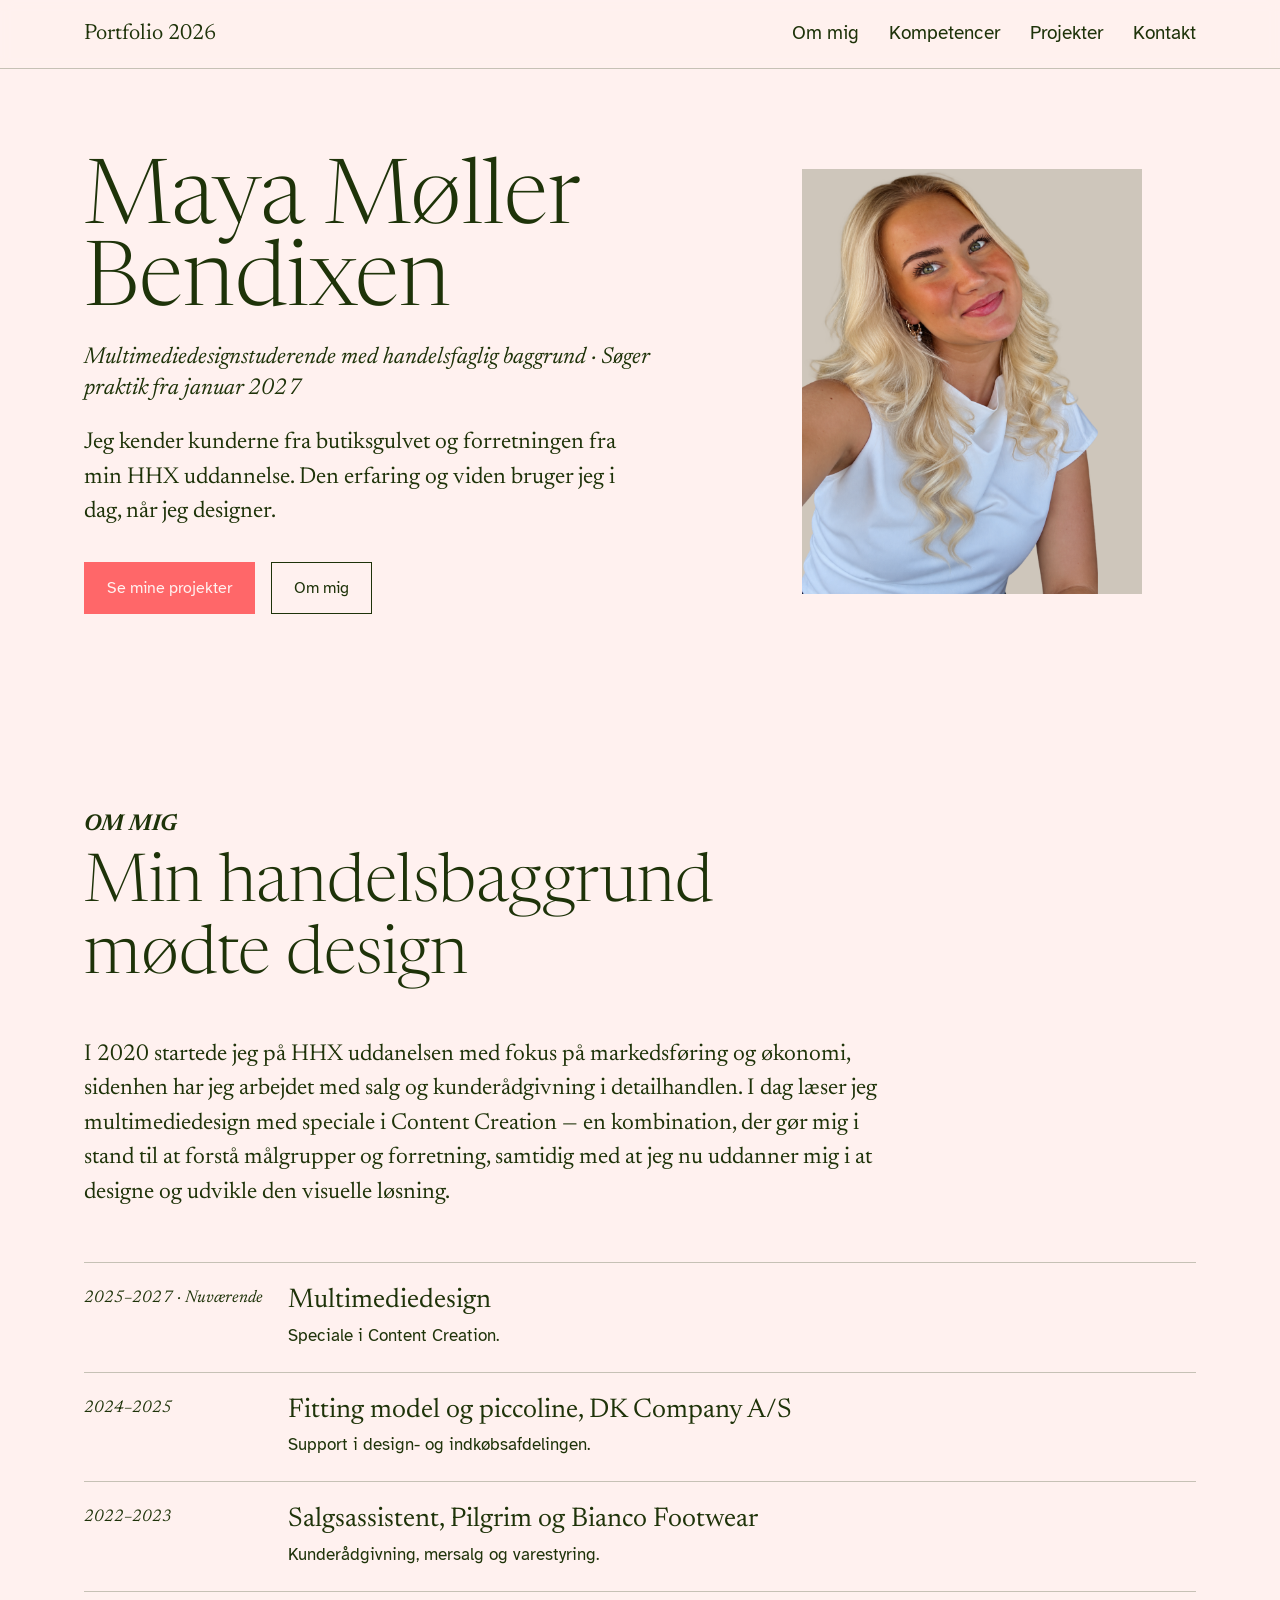
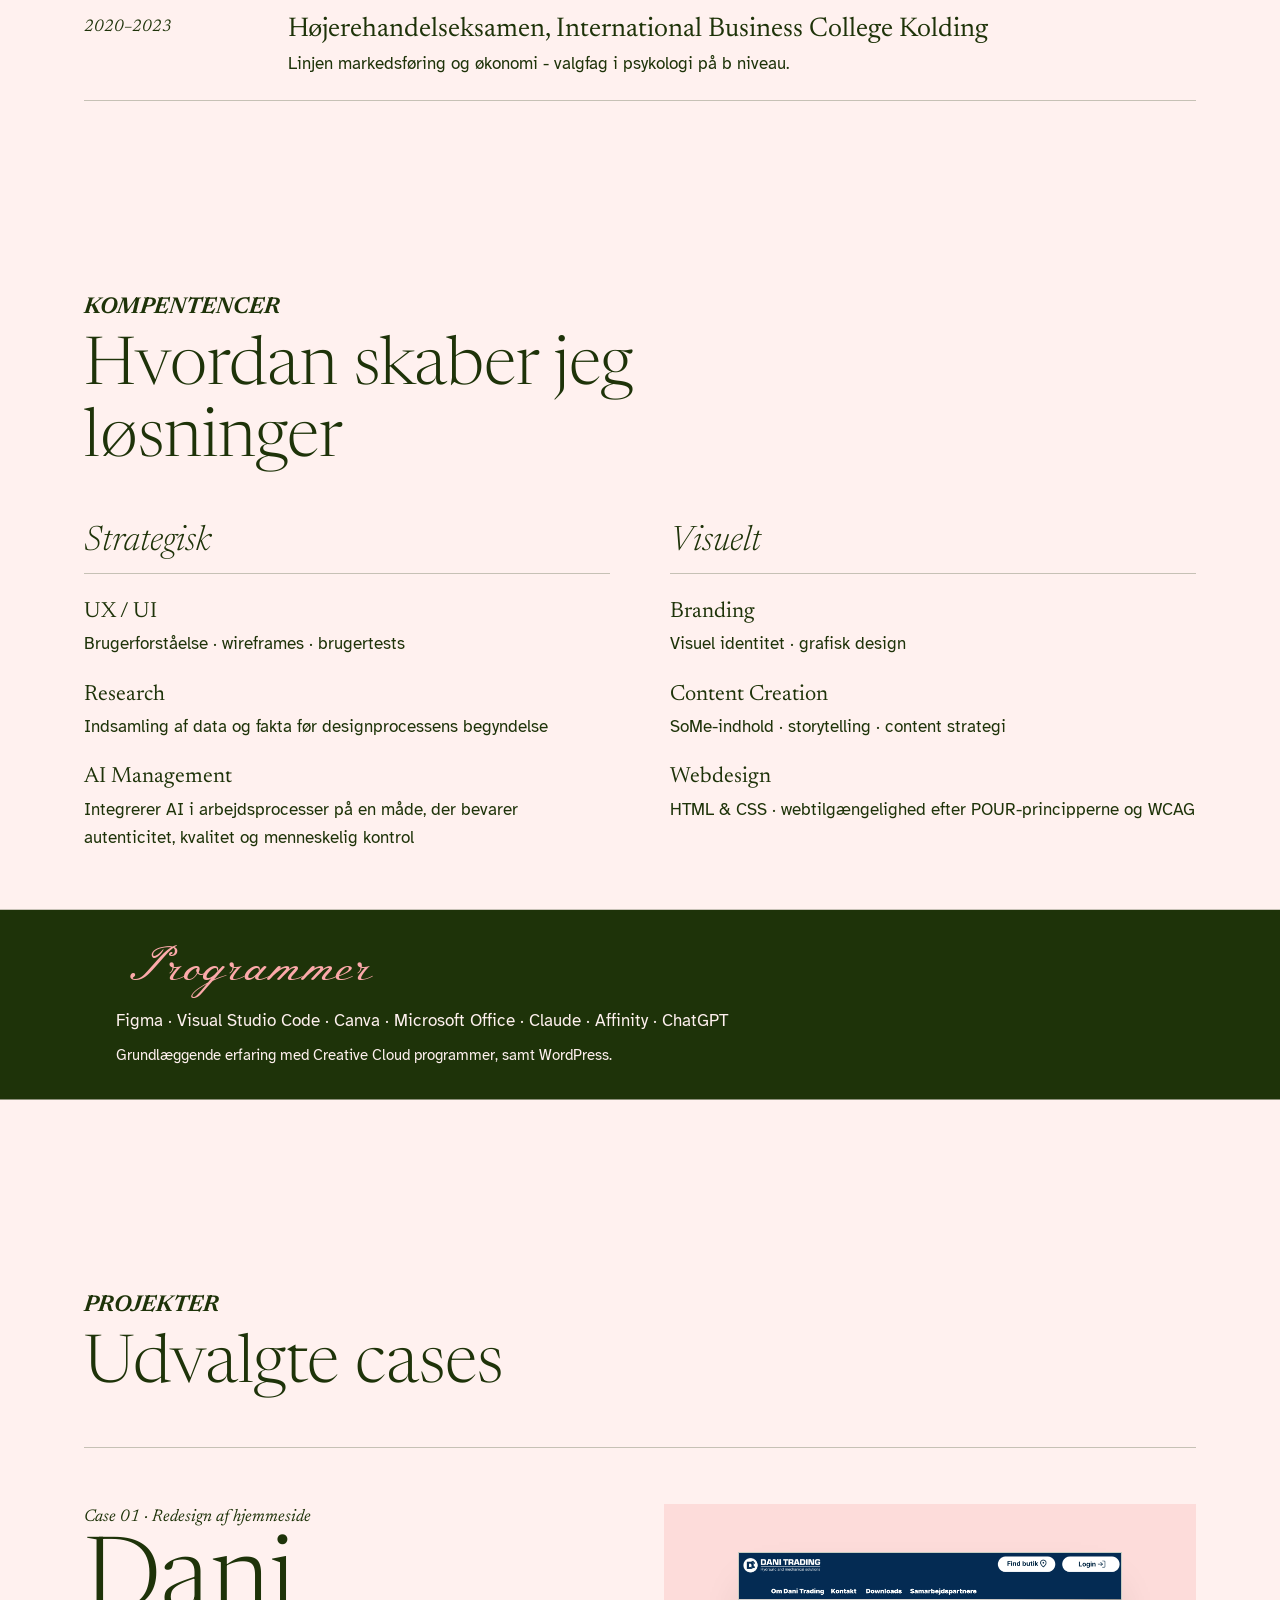
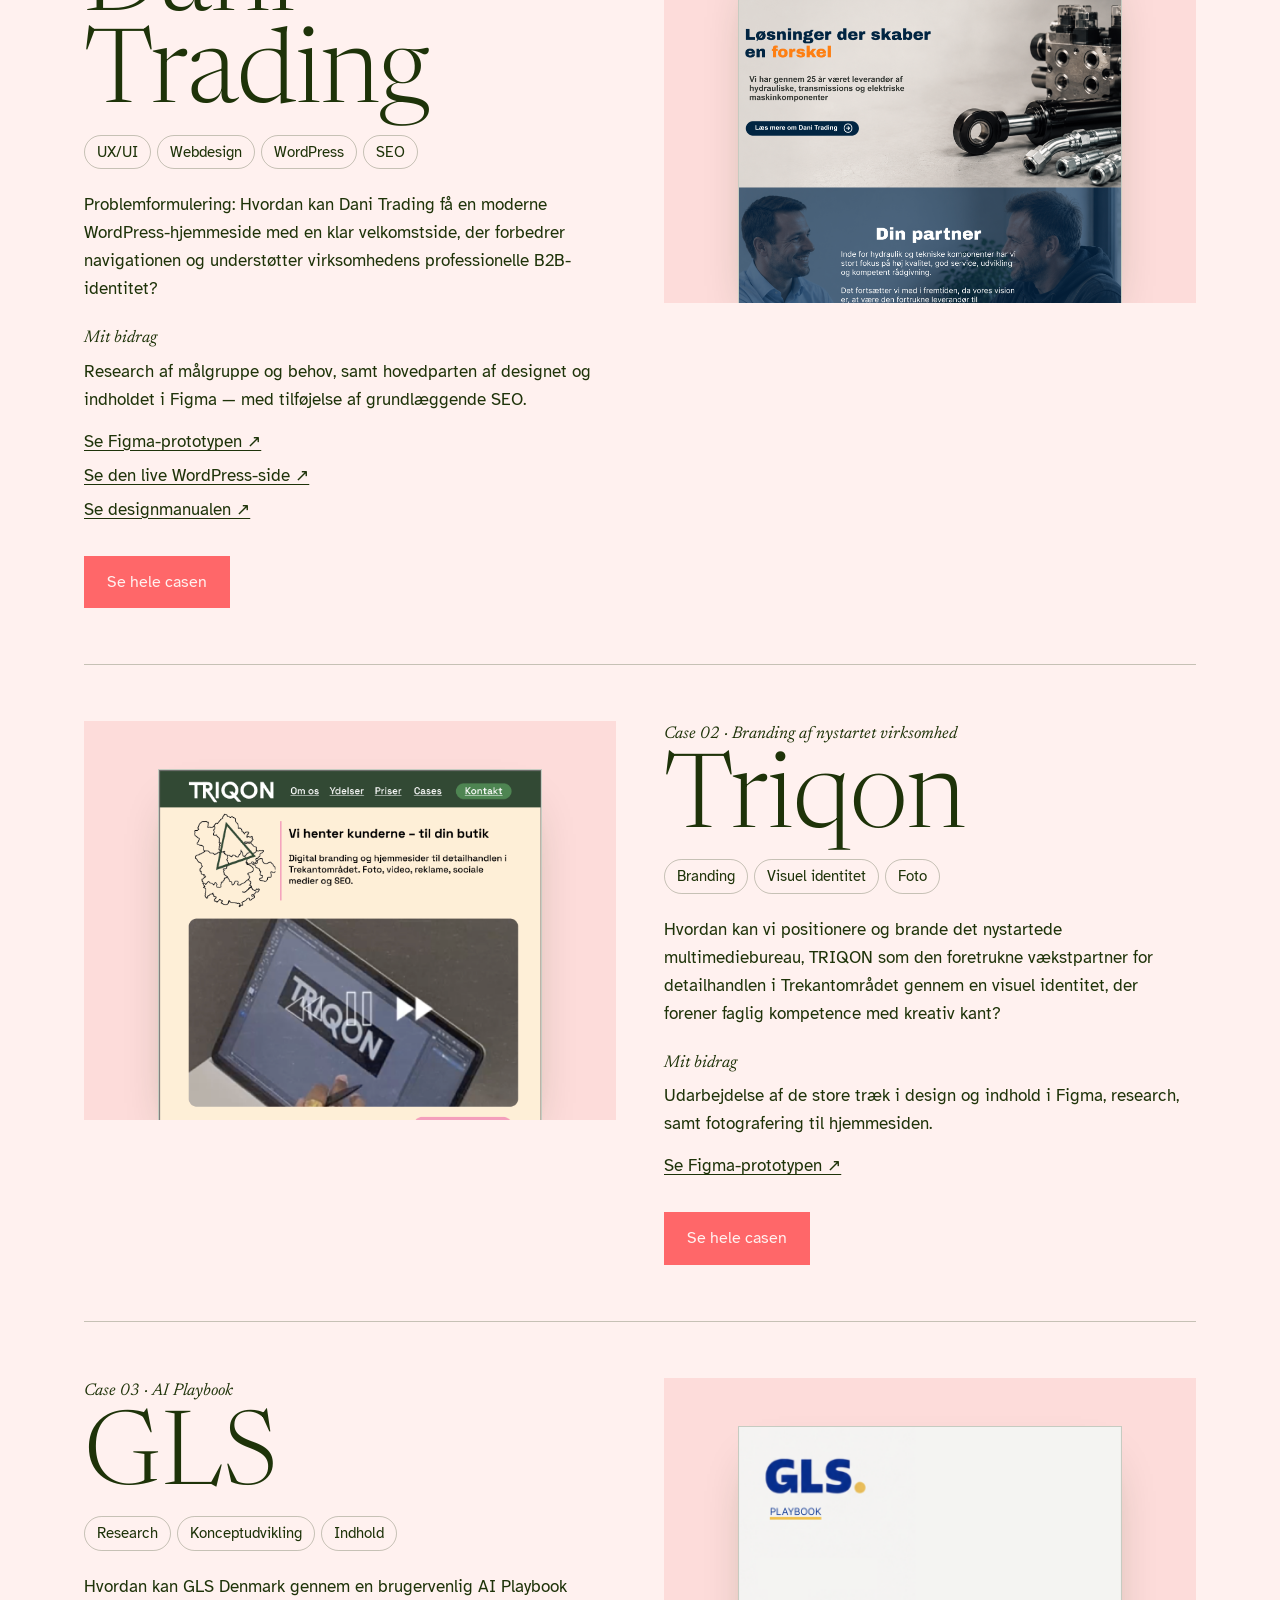
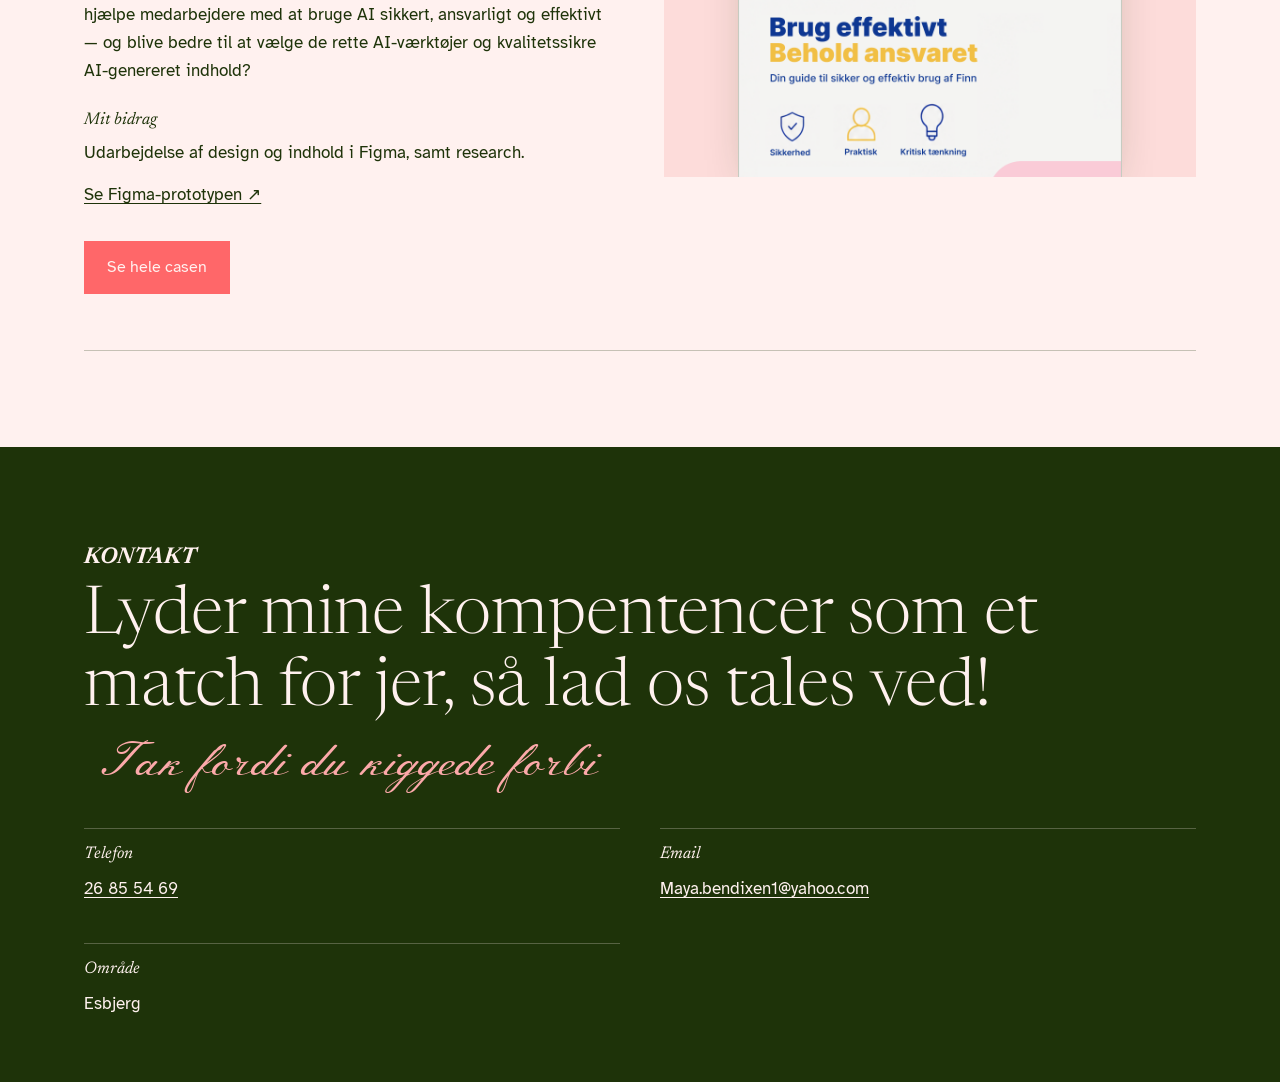
==== index.html @ 43c5ac03 "first commit" ====
<!DOCTYPE html>
<html lang="da">
<head>
<meta charset="UTF-8">
<meta name="viewport" content="width=device-width, initial-scale=1.0">
<title>Maya Møller Bendixen, portfolio 2026</title>
<meta name="description" content="Portfolio for Maya Møller Bendixen, multimediedesigner. Se projekter inden for UX/UI, branding og webdesign.">
<link rel="preconnect" href="https://fonts.googleapis.com">
<link rel="preconnect" href="https://fonts.gstatic.com" crossorigin>
<link href="https://fonts.googleapis.com/css2?family=Atkinson+Hyperlegible:ital,wght@0,400;0,700;1,400&family=Meie+Script&family=Newsreader:ital,opsz,wght@0,6..72,300;0,6..72,400;1,6..72,300;1,6..72,400;1,6..72,700&display=swap" rel="stylesheet">
<link rel="stylesheet" href="css/styles.css">
</head>
<body>
<a class="skip-link" href="#main">Spring til indhold</a>
<header>
  <div class="wrap">
    <div class="brand">Portfolio 2026</div>
    <nav aria-label="Hovednavigation">
      <ul id="navlinks">
        <li><a href="#om-mig">Om mig</a></li>
        <li><a href="#kompetencer">Kompetencer</a></li>
        <li><a href="#projekter">Projekter</a></li>
        <li><a href="#kontakt">Kontakt</a></li>
      </ul>
    </nav>
    <button class="navtoggle" id="navtoggle" aria-expanded="false" aria-controls="navlinks" aria-label="Åbn/luk menu">☰</button>
  </div>
</header>
<main id="main">
  <section id="hero">
    <div class="wrap hero-grid">
      <div>
        <h1 class="hero-name">Maya Møller Bendixen</h1>
       <p class="script hero-role">Multimediedesignstuderende med handelsfaglig baggrund · Søger praktik fra januar 2027</p>
<p class="hero-intro">Jeg kender kunderne fra butiksgulvet og forretningen fra min HHX uddannelse. Den erfaring og viden bruger jeg i dag, når jeg designer.</p>
        <div class="btn-row">
          <a class="btn btn-solid" href="#projekter">Se mine projekter</a>
          <a class="btn btn-outline" href="#om-mig">Om mig</a>
        </div>
      </div>
      <div class="hero-visual">
        <img class="portrait" src="images/billede-af-mig.png" alt="Portrætfoto af Maya Møller Bendixen">
      </div>
    </div>
  </section>
  <section id="om-mig" aria-labelledby="om-mig-title">
    <div class="wrap">
      <div class="sec-head">
        <p class="eyebrow">OM MIG</p>
        <h2 id="om-mig-title">Min handelsbaggrund mødte design</h2>
      </div>
      <p class="om-mig-intro"> I 2020 startede jeg på HHX uddanelsen med fokus på markedsføring og økonomi, sidenhen har jeg arbejdet med salg og kunderådgivning i detailhandlen. I dag læser jeg multimediedesign med speciale i Content Creation — en kombination, der gør mig i stand til at forstå målgrupper og forretning, samtidig med at jeg nu uddanner mig i at designe og udvikle den visuelle løsning.</p>
      <div class="timeline">
        <div class="t-item">
          <div class="t-when">2025–2027 · Nuværende</div>
          <div>
            <h3>Multimediedesign</h3>
            <p>Speciale i Content Creation.</p>
          </div>
        </div>
        <div class="t-item">
          <div class="t-when">2024–2025</div>
          <div>
            <h3>Fitting model og piccoline, DK Company A/S</h3>
            <p>Support i design- og indkøbsafdelingen.</p>
          </div>
        </div>
        <div class="t-item">
          <div class="t-when">2022–2023</div>
          <div>
            <h3>Salgsassistent, Pilgrim og Bianco Footwear</h3>
            <p>Kunderådgivning, mersalg og varestyring.</p>
          </div>
        </div>
        <div class="t-item">
          <div class="t-when">2020–2023</div>
          <div>
            <h3>Højerehandelseksamen, International Business College Kolding</h3>
            <p>Linjen markedsføring og økonomi - valgfag i psykologi på b niveau.</p>
          </div>
        </div>
      </div>
    </div>
  </section>
  <section id="kompetencer" aria-labelledby="komp-title">
    <div class="wrap">
      <div class="sec-head">
        <p class="eyebrow"> KOMPENTENCER</p>
        <h2 id="komp-title">Hvordan skaber jeg løsninger</h2>
      </div>
      <div class="comp-grid">
        <div class="comp-col strategisk">
          <h3 class="cat">Strategisk</h3>
          <div class="comp-item">
            <h4>UX / UI</h4>
            <p>Brugerforståelse · wireframes · brugertests</p>
          </div>
          <div class="comp-item">
            <h4>Research</h4>
            <p>Indsamling af data og fakta før designprocessens begyndelse</p>
          </div>
          <div class="comp-item">
            <h4>AI Management</h4>
            <p>Integrerer AI i arbejdsprocesser på en måde, der bevarer autenticitet, kvalitet og menneskelig kontrol</p>
          </div>
        </div>
        <div class="comp-col visuelt">
          <h3 class="cat">Visuelt</h3>
          <div class="comp-item">
            <h4>Branding</h4>
            <p>Visuel identitet · grafisk design</p>
          </div>
          <div class="comp-item">
            <h4>Content Creation</h4>
            <p>SoMe-indhold · storytelling · content strategi</p>
          </div>
          <div class="comp-item">
            <h4>Webdesign</h4>
            <p>HTML &amp; CSS · webtilgængelighed efter POUR-principperne og WCAG</p>
          </div>
        </div>
      </div>
      <div class="tools">
        <span class="label">Programmer</span>
        <p>Figma · Visual Studio Code · Canva · Microsoft Office · Claude · Affinity · ChatGPT </p>
        <span class="note">Grundlæggende erfaring med Creative Cloud programmer, samt WordPress.</span>
      </div>
    </div>
  </section>
  <section id="projekter" aria-labelledby="proj-title">
    <div class="wrap">
      <div class="sec-head">
        <p class="eyebrow">PROJEKTER</p>
        <h2 id="proj-title">Udvalgte cases</h2>
      </div>
      <article class="case" aria-labelledby="case1-title">
        <div>
          <p class="case-num">Case 01 · Redesign af hjemmeside</p>
          <h3 id="case1-title">Dani Trading</h3>
          <div style="margin-top:10px;">
            <span class="tag">UX/UI</span><span class="tag">Webdesign</span><span class="tag">WordPress</span><span class="tag">SEO</span>
          </div>
          <p class="case-challenge"> Problemformulering: Hvordan kan Dani Trading få en moderne WordPress-hjemmeside med en klar velkomstside, der forbedrer navigationen og understøtter virksomhedens professionelle B2B-identitet?</p>
          <div class="case-meta">
            <strong>Mit bidrag</strong>
            Research af målgruppe og behov, samt hovedparten af designet og indholdet i Figma — med tilføjelse af grundlæggende SEO.
          </div>
          <div class="case-links">
            <a href="https://www.figma.com/design/gtcxnBGSWHQu6EoPTSo3OP/Dani-Trading" target="_blank" rel="noopener">Se Figma-prototypen ↗</a>
            <a href="http://mathildeansager.dk/danitrading/" target="_blank" rel="noopener">Se den live WordPress-side ↗</a>
            <a href="https://indd.adobe.com/view/2bf34598-7a95-44d5-93b8-5dff1309f14d" target="_blank" rel="noopener">Se designmanualen ↗</a>
          </div>
          <div class="btn-row"><a class="btn btn-solid" href="dani-trading.html">Se hele casen</a></div>
        </div>
        <div>
          <div class="teaser"><img src="images/dani-forside.png" alt="Dani Tradings nye forside"></div>
        </div>
      </article>
      <article class="case" aria-labelledby="case2-title">
        <div>
          <p class="case-num">Case 02 · Branding af nystartet virksomhed</p>
          <h3 id="case2-title">Triqon</h3>
          <div style="margin-top:10px;">
            <span class="tag">Branding</span><span class="tag">Visuel identitet</span><span class="tag">Foto</span>
          </div>
          <p class="case-challenge">Hvordan kan vi positionere og brande det nystartede multimediebureau, TRIQON som den foretrukne vækstpartner for detailhandlen i Trekantområdet gennem en visuel identitet, der forener faglig kompetence med kreativ kant?</p>
          <div class="case-meta">
            <strong>Mit bidrag</strong>
            Udarbejdelse af de store træk i design og indhold i Figma, research, samt fotografering til hjemmesiden.
          </div>
          <div class="case-links">
            <a href="https://www.figma.com/design/dvleig95y8k8CCgA7flLvx/Branding" target="_blank" rel="noopener">Se Figma-prototypen ↗</a>
          </div>
          <div class="btn-row"><a class="btn btn-solid" href="triqon.html">Se hele casen</a></div>
        </div>
        <div>
          <div class="teaser"><img src="images/triqon-forside.png" alt="Triqons forside"></div>
        </div>
      </article>
      <article class="case" aria-labelledby="case3-title">
        <div>
          <p class="case-num">Case 03 · AI Playbook</p>
          <h3 id="case3-title">GLS</h3>
          <div style="margin-top:10px;">
            <span class="tag">Research</span><span class="tag">Konceptudvikling</span><span class="tag">Indhold</span>
          </div>
          <p class="case-challenge">Hvordan kan GLS Denmark gennem en brugervenlig AI Playbook hjælpe medarbejdere med at bruge AI sikkert, ansvarligt og effektivt — og blive bedre til at vælge de rette AI-værktøjer og kvalitetssikre AI-genereret indhold?</p>
          <div class="case-meta">
            <strong>Mit bidrag</strong>
            Udarbejdelse af design og indhold i Figma, samt research.
          </div>
          <div class="case-links">
            <a href="https://www.figma.com/design/ayBjzbOiBKwjzZ7yzXZfNJ/GLS-PLAYBOOK" target="_blank" rel="noopener">Se Figma-prototypen ↗</a>
          </div>
          <div class="btn-row"><a class="btn btn-solid" href="gls.html">Se hele casen</a></div>
        </div>
        <div>
          <div class="teaser"><img src="images/gls-forside.png" alt="Forsiden af GLS AI Playbook"></div>
        </div>
      </article>
    </div>
  </section>
  <section id="kontakt" aria-labelledby="kontakt-title">
    <div class="wrap">
      <p class="eyebrow">KONTAKT</p>
      <h2 id="kontakt-title">Lyder mine kompentencer som et match for jer, så lad os tales ved!</h2>
      <p class="script" style="font-size:1.2rem;margin-top:8px;">Tak fordi du kiggede forbi</p>
      <div class="contact-grid">
        <div class="contact-item"><span>Telefon</span><a href="tel:+4526855469">26 85 54 69</a></div>
        <div class="contact-item"><span>Email</span><a href="mailto:Maya.bendixen1@yahoo.com">Maya.bendixen1@yahoo.com</a></div>
        <div class="contact-item"><span>Område</span>Esbjerg</div>
      </div>
    </div>
  </section>
</main>
<script src="js/main.js"></script>
</body>
</html>
---- css/styles.css ----
:root{
    --bg:#FFF1EF;
    --charleston:#1E3309;
    --pink:#FCA9AA;
    --citron:#849A28;
    --koral:#FF6769;
    --placeholder:#FDDCDA;
    --line:rgba(30,51,9,.25);
    --serif:'Newsreader',Georgia,serif;
    --sans:'Atkinson Hyperlegible',system-ui,sans-serif;
    --script:'Meie Script',cursive;
  }
  *{margin:0;padding:0;box-sizing:border-box;}
  html{scroll-behavior:smooth;}
  
  @media (prefers-reduced-motion: reduce){ html{scroll-behavior:auto;} *{animation:none!important;transition:none!important;} }
  body{background:var(--bg);color:var(--charleston);font-family:var(--sans);font-size:17px;line-height:1.65;}
  h1,h2,h3,h4{font-family:var(--serif);font-weight:300;color:var(--charleston);line-height:1.1;}
  a{color:inherit;text-underline-offset:3px;}
  a:focus-visible, button:focus-visible{outline:3px solid var(--charleston);outline-offset:3px;}
  .script{font-family:var(--script);font-weight:400;color:var(--pink);}
  .wrap{max-width:1160px;margin:0 auto;padding:0 24px;}
  section{padding:96px 0;}
  .skip-link{position:absolute;left:-999px;top:0;background:var(--charleston);color:var(--bg);padding:12px 20px;z-index:200;}
  .skip-link:focus{left:16px;top:16px;}
  .eyebrow{font-family:var(--serif);font-style:italic;font-weight:700;font-size:23px;line-height:1.3;color:var(--charleston);}
  #hero .eyebrow{font-weight:400;font-size:22px;}
  .tag{display:inline-block;font-family:var(--sans);font-size:15px;color:var(--charleston);background:transparent;border:1px solid var(--line);border-radius:20px;padding:4px 12px;margin:0 6px 6px 0;}
  header{position:sticky;top:0;z-index:50;background:rgba(255,241,239,.94);backdrop-filter:blur(6px);border-bottom:1px solid var(--line);}
  header .wrap{display:flex;justify-content:space-between;align-items:center;height:68px;}
  .brand{font-family:var(--serif);font-weight:400;font-size:22px;}
  nav ul{display:flex;gap:30px;list-style:none;}
  nav a{text-decoration:none;font-family:var(--sans);font-size:19px;color:var(--charleston);padding-bottom:4px;border-bottom:3px solid transparent;}
  nav a:hover, nav a[aria-current="true"]{border-bottom-color:var(--citron);}
  .navtoggle{display:none;background:none;border:none;font-size:1.4rem;color:var(--charleston);cursor:pointer;}
  #hero{padding:80px 0 100px;}
  .hero-grid{display:grid;grid-template-columns:1.15fr .85fr;gap:56px;align-items:center;}
  .hero-name{font-size:clamp(60px,7vw,101px);font-weight:300;line-height:.92;margin-top:12px;}
  .hero-role{font-family:var(--serif);font-style:italic;font-weight:400;font-size:23px;line-height:1.35;color:var(--charleston);margin-top:16px;}
  .hero-intro{max-width:44ch;margin-top:22px;font-family:var(--serif);font-size:clamp(20px,1.8vw,25px);line-height:1.5;color:var(--charleston);}
  .btn-row{display:flex;gap:16px;margin-top:32px;flex-wrap:wrap;}
  .btn{
    font-family:var(--sans);font-size:16px;text-decoration:none;padding:12px 22px;
    border:1px solid var(--koral);border-radius:0;
  }
  .btn-solid{background:var(--koral);color:var(--bg);}
  .btn-solid:hover{background:var(--charleston);border-color:var(--charleston);}
  .btn-outline{color:var(--charleston);border-color:var(--charleston);}
  .btn-outline:hover{background:var(--charleston);color:var(--bg);}
  .portrait{width:100%;max-width:340px;margin-inline:auto;aspect-ratio:4/5;background:var(--placeholder);
    border:1px solid var(--line);display:flex;align-items:center;justify-content:center;
    color:var(--charleston);font-size:15px;text-align:center;}
  .hero-visual .portrait{background:transparent;border:none;}
  .sec-head{margin-bottom:44px;max-width:60ch;}
  .sec-head h2, #kontakt h2{font-size:clamp(38px,5.2vw,74px);font-weight:300;line-height:1.08;margin-top:10px;}
  hr.rule{border:none;border-top:1px solid var(--line);margin-top:20px;}
  #om-mig{background:var(--bg);}
  .om-mig-intro{max-width:62ch;font-family:var(--serif);font-size:clamp(20px,1.8vw,25px);line-height:1.5;color:var(--charleston);margin-bottom:52px;}
  .timeline{display:grid;gap:0;}
  .t-item{display:grid;grid-template-columns:180px 1fr;gap:24px;padding:22px 0;border-top:1px solid var(--line);}
  .t-item:last-child{border-bottom:1px solid var(--line);}
  .t-when{font-family:var(--serif);font-style:italic;font-size:17px;color:var(--charleston);}
  .t-item h3{font-weight:400;font-size:27px;line-height:1.2;}
  .t-item p{font-size:17px;color:var(--charleston);margin-top:4px;}


  @media(max-width:640px){ .t-item{grid-template-columns:1fr;gap:4px;} }
  #kompetencer{background:var(--bg);}
  .comp-grid{display:grid;grid-template-columns:1fr 1fr;gap:44px 60px;}
  .comp-col h3.cat{font-family:var(--serif);font-style:italic;font-weight:300;font-size:35px;line-height:1.2;
    color:var(--charleston);border-bottom:1px solid var(--line);padding-bottom:10px;margin-bottom:24px;}
  .comp-item{margin-bottom:22px;}
  .comp-item h4{font-weight:400;font-size:22px;line-height:1.3;color:var(--charleston);}
  .comp-item p{font-size:17px;color:var(--charleston);margin-top:4px;}
  .tools{margin-top:36px;padding:32px;background:var(--charleston);color:var(--bg);box-shadow:0 0 0 100vmax var(--charleston);clip-path:inset(0 -100vmax);}
  .tools .label{font-family:var(--script);font-size:48px;line-height:1.1;color:var(--pink);display:block;margin-bottom:12px;}
  .tools p{font-size:17px;}
  .tools .note{display:block;margin-top:8px;font-size:15px;color:var(--bg);font-style:normal;}


  @media(max-width:700px){ .comp-grid{grid-template-columns:1fr;} }
  #projekter{background:var(--bg);}
  .case{
    display:grid;grid-template-columns:1fr 1fr;gap:48px;align-items:start;
    padding:56px 0;border-top:1px solid var(--line);
  }
  .case:last-of-type{border-bottom:1px solid var(--line);}
  .case h3{font-size:clamp(58px,8vw,128px);font-weight:300;line-height:.9;margin-top:8px;}
  .case .case-num{font-family:var(--serif);font-style:italic;font-size:17px;color:var(--charleston);}
  .case-challenge{margin-top:16px;font-size:17px;color:var(--charleston);max-width:48ch;}
  .placeholder-note{font-size:15px;font-style:italic;color:var(--charleston);border:1px solid var(--line);padding:12px;margin-top:16px;}
  .before-after{display:grid;grid-template-columns:1fr 1fr;gap:14px;margin-top:20px;}
  .ba-block img, .ba-block .ph{width:100%;aspect-ratio:4/3;object-fit:cover;border:1px solid var(--line);background:var(--placeholder);}
  .ba-block .ph{display:flex;align-items:center;justify-content:center;text-align:center;font-size:15px;color:var(--charleston);padding:10px;}
  .ba-label{font-family:var(--serif);font-style:italic;font-size:17px;color:var(--charleston);margin-bottom:6px;}
  .ba-caption{font-size:15px;color:var(--charleston);margin-top:6px;}
  .case-meta{margin-top:22px;font-size:17px;}
  .case-meta strong{display:block;font-family:var(--serif);font-style:italic;font-weight:400;font-size:17px;color:var(--charleston);margin-bottom:4px;}
  .case-links{margin-top:14px;display:flex;flex-direction:column;gap:6px;font-size:17px;}
  .case-links a{text-decoration:underline;color:var(--charleston);}


  @media(max-width:800px){ .case{grid-template-columns:1fr;} }
  #kontakt{background:var(--charleston);color:var(--bg);padding-bottom:64px;}
  #kontakt h2, #kontakt .eyebrow{color:var(--bg);}
  #kontakt .script{font-family:var(--script);font-size:48px!important;line-height:1.2;color:var(--pink);}
  .contact-grid{display:grid;grid-template-columns:1fr 1fr;gap:40px;margin-top:36px;}
  .contact-item{font-size:17px;border-top:1px solid rgba(255,241,239,.25);padding-top:12px;}
  .contact-item span{display:block;font-family:var(--serif);font-style:italic;font-size:17px;color:var(--bg);margin-bottom:6px;}
  .contact-item a{color:var(--bg);text-decoration:underline;}
  #kontakt a:focus-visible{outline-color:var(--bg);}
  footer{padding:32px 24px;font-size:15px;color:var(--bg);display:flex;justify-content:space-between;
    background:var(--charleston);box-shadow:0 0 0 100vmax var(--charleston);clip-path:inset(0 -100vmax);
    border-top:1px solid rgba(255,241,239,.25);}

    @media(max-width:640px){ .contact-grid{grid-template-columns:1fr;} }
  
  
    @media(max-width:820px){
    section{padding:64px 0;}
    .hero-grid{grid-template-columns:1fr;}
    .hero-visual{order:-1;}
    nav ul{
      position:fixed;top:68px;left:0;right:0;background:var(--bg);
      flex-direction:column;padding:20px 24px;gap:18px;border-bottom:1px solid var(--line);
      transform:translateY(-130%);transition:transform .2s ease;
    }
    nav ul.open{transform:translateY(0);}
    .navtoggle{display:block;}
  }
  .case > div:nth-child(2){background:var(--placeholder);padding:9% 8%;
    display:flex;flex-direction:column;justify-content:center;}
  .case > div:nth-child(2):has(> .ba-block){aspect-ratio:4/3;}
  .case .ba-block img.portrait{display:block;width:100%;max-width:none;margin:0;
    aspect-ratio:16/10;object-fit:cover;object-position:top;background:#fff;
    border:1px solid var(--line);border-top:18px solid var(--bg);
    box-shadow:0 24px 48px -24px rgba(30,51,9,.45);}
  .case > div:nth-child(2):has(> .before-after){padding:6%;}
  .case .before-after{margin-top:0;gap:20px;align-items:start;}
  .case .ba-label{margin-bottom:8px;}
  .case .ba-caption{margin-top:10px;}
  
  
  @media(max-width:520px){ .case .before-after{grid-template-columns:1fr;} }
  .case:nth-of-type(even) > div:nth-child(2){order:-1;}
  
  
  @media(max-width:800px){ .case:nth-of-type(even) > div:nth-child(2){order:0;} }

  .cs-intro{padding-top:56px;padding-bottom:72px;}
  .cs-back{display:inline-block;font-family:var(--sans);font-size:16px;line-height:1.4;text-decoration:none;padding:12px 22px;background:var(--koral);color:var(--bg);border:1px solid var(--koral);border-radius:0;margin-bottom:32px;}
  .cs-back:hover,.cs-links a:hover{background:var(--charleston);border-color:var(--charleston);}
  .cs-title{font-size:clamp(58px,8vw,128px);font-weight:300;line-height:.9;margin-top:8px;}
  .cs-tags{margin-top:16px;}
  .cs-lead{max-width:58ch;margin-top:24px;font-family:var(--serif);font-size:clamp(20px,1.8vw,25px);line-height:1.5;}
  .cs-facts{display:grid;grid-template-columns:repeat(3,1fr);gap:32px;margin-top:48px;}
  .cs-facts div{border-top:1px solid var(--line);padding-top:12px;}
  .cs-facts dt{font-family:var(--serif);font-style:italic;font-size:17px;margin-bottom:4px;}
  .cs-facts dd{font-size:17px;}
  .cs-screens{padding-top:0;}
  .cs-h2{font-size:clamp(38px,5.2vw,74px);font-weight:300;line-height:1.08;margin:10px 0 48px;text-wrap:balance;}
  .cs-grid{display:grid;grid-template-columns:repeat(3,1fr);gap:40px;align-items:start;}
  .cs-shot{margin:0 0 20px;background:var(--placeholder);padding:28px;aspect-ratio:3/4;display:flex;align-items:flex-start;justify-content:center;overflow:hidden;}
  .cs-shot img{display:block;width:100%;max-width:100%;border:1px solid var(--line);box-shadow:0 24px 48px -24px rgba(30,51,9,.45);}
  .cs-num{font-family:var(--serif);font-style:italic;font-size:17px;}
  .cs-item h3{font-weight:400;font-size:27px;line-height:1.2;margin:6px 0 10px;}
  .cs-item p:last-child{font-size:17px;}
  .cs-identity{padding-top:24px;}
  .cs-text{max-width:62ch;font-size:17px;}
  .cs-swatches{display:flex;flex-wrap:wrap;gap:24px;list-style:none;margin-top:28px;}
  .cs-swatches li{display:flex;align-items:center;gap:10px;font-size:15px;}
  .cs-swatches span{width:44px;height:44px;border:1px solid var(--line);}
  .cs-links{display:flex;flex-wrap:wrap;gap:16px;margin-top:40px;font-size:17px;}
  .cs-links a{display:inline-block;font-family:var(--sans);font-size:16px;line-height:1.4;text-decoration:none;padding:12px 22px;background:var(--koral);color:var(--bg);border:1px solid var(--koral);border-radius:0;}
  @media(max-width:900px){ .cs-grid{grid-template-columns:1fr;max-width:520px;} .cs-facts{grid-template-columns:1fr;gap:16px;} }
  .case > div:nth-child(2):has(> .teaser){aspect-ratio:4/3;padding:9% 14% 0;justify-content:flex-end;overflow:hidden;}
  .teaser{flex:1;min-height:0;background:#fff;border:1px solid var(--line);border-bottom:none;box-shadow:0 24px 48px -24px rgba(30,51,9,.45);overflow:hidden;}
  .teaser img{display:block;width:100%;height:auto;}
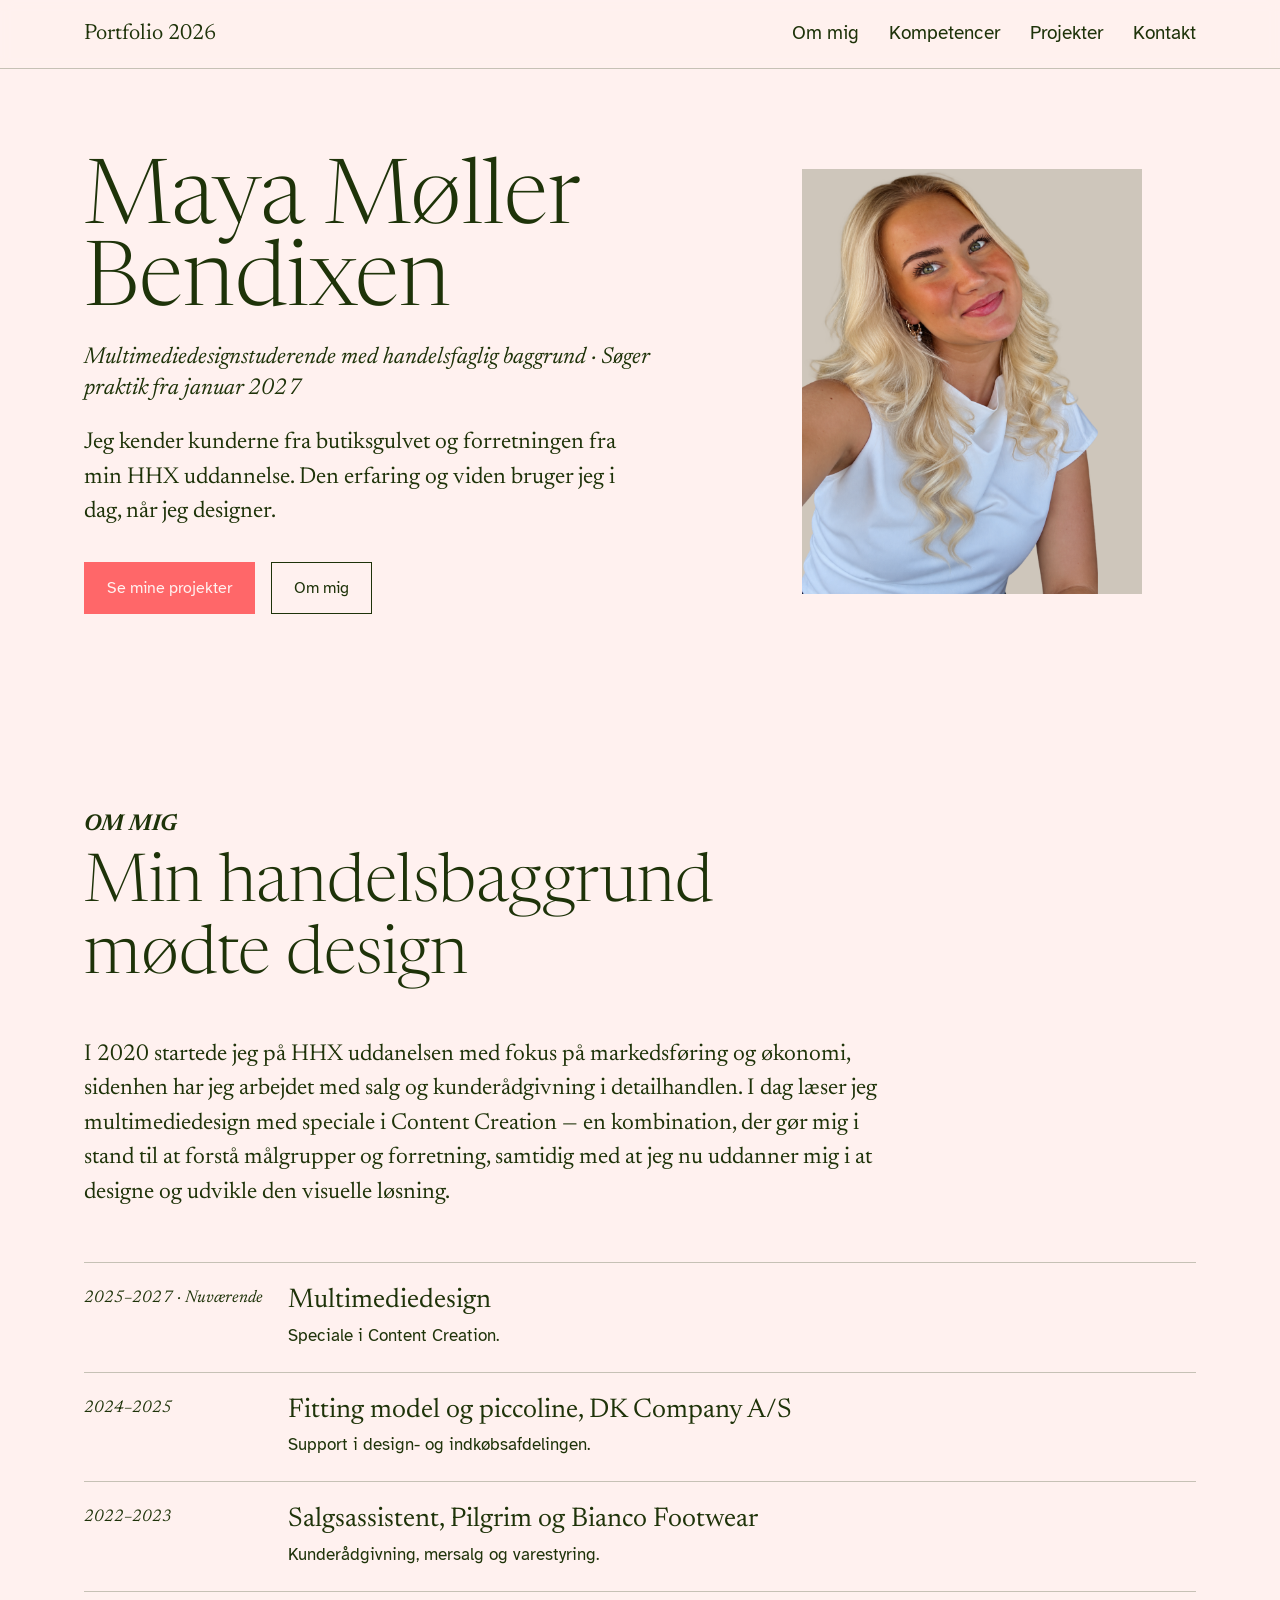
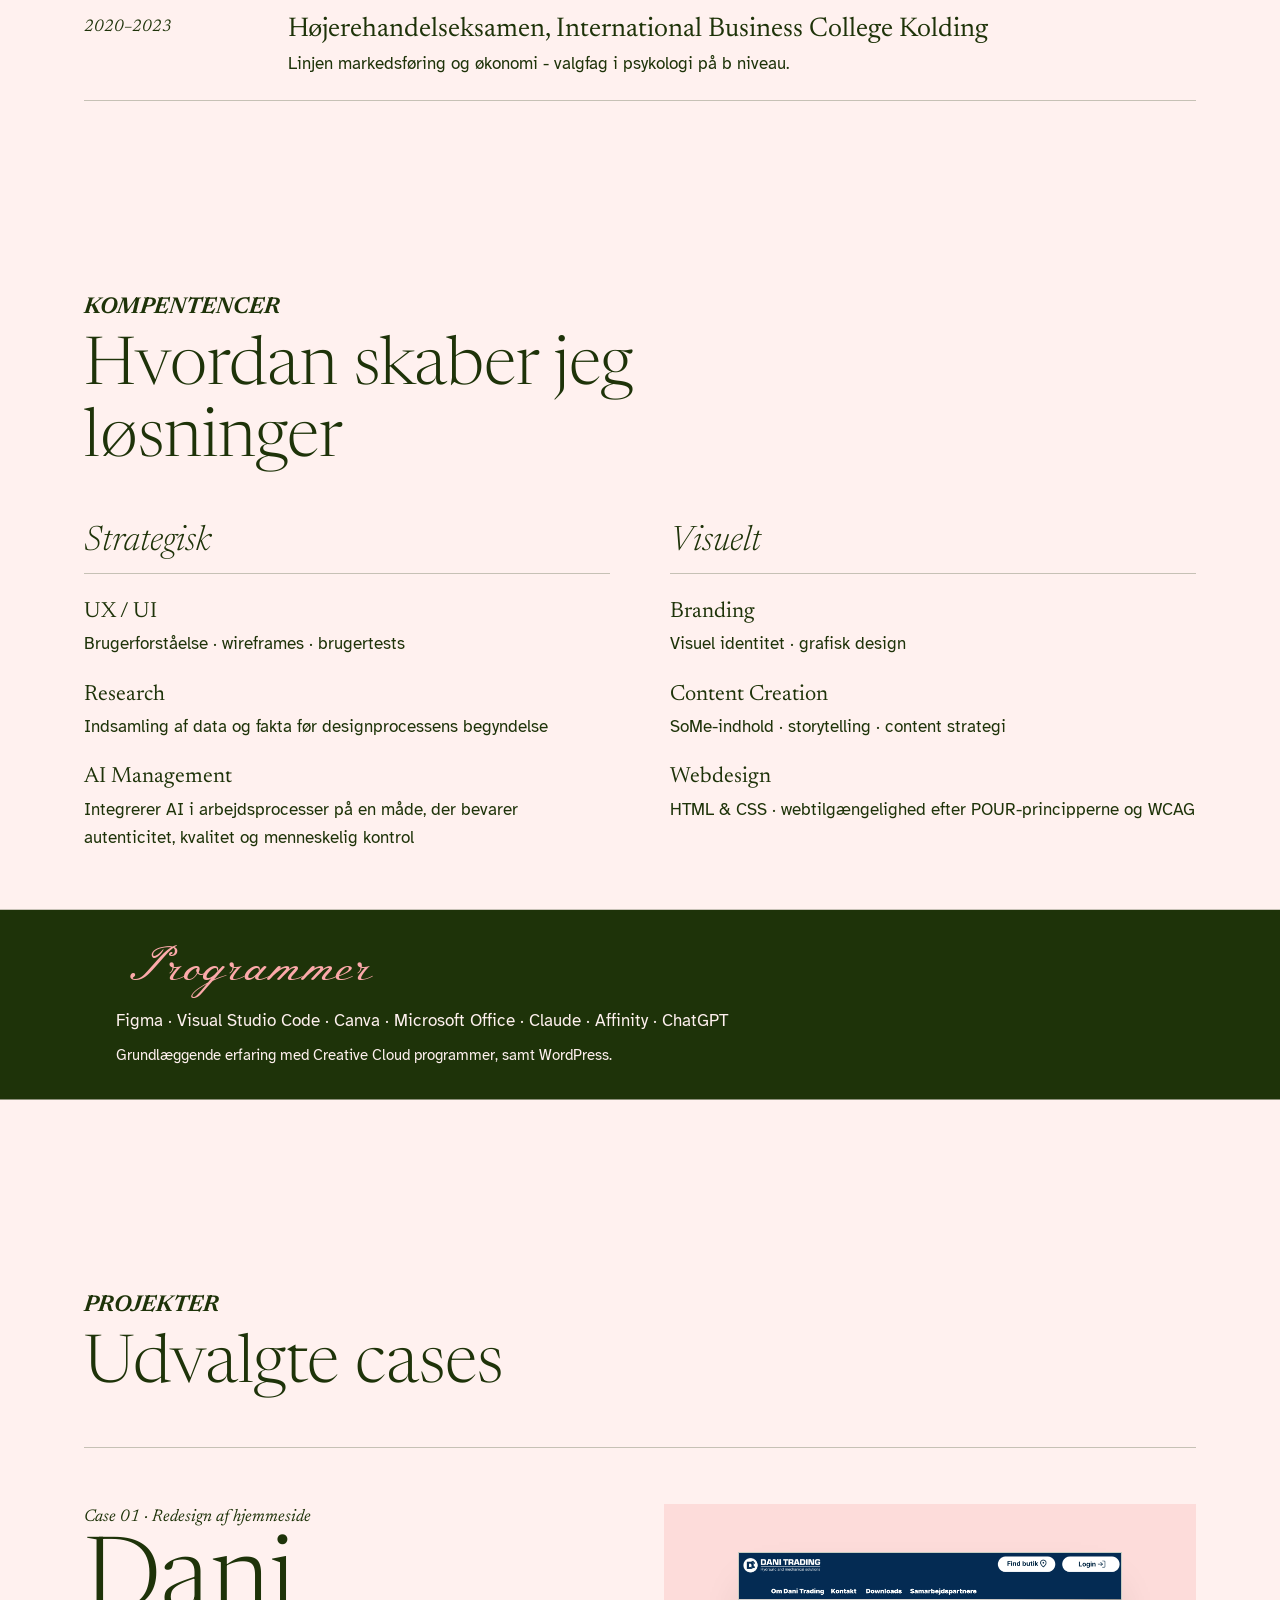
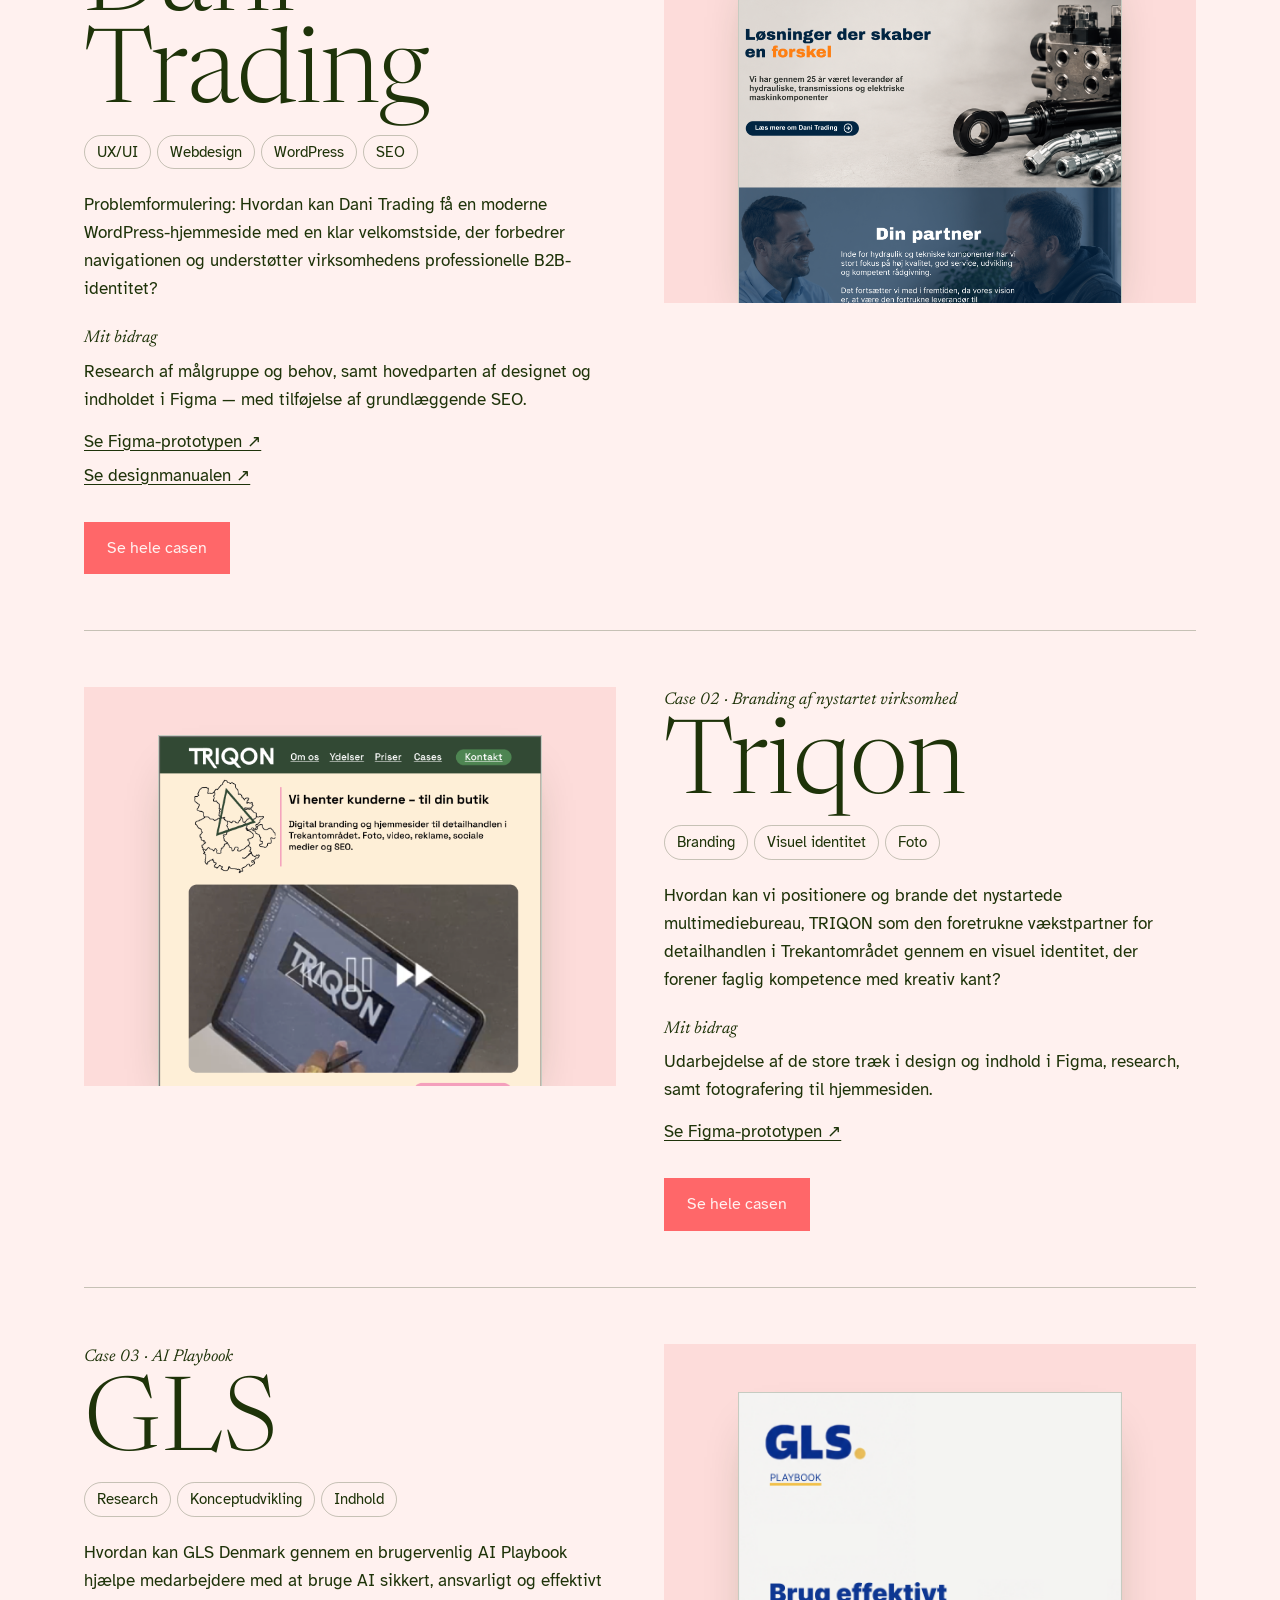
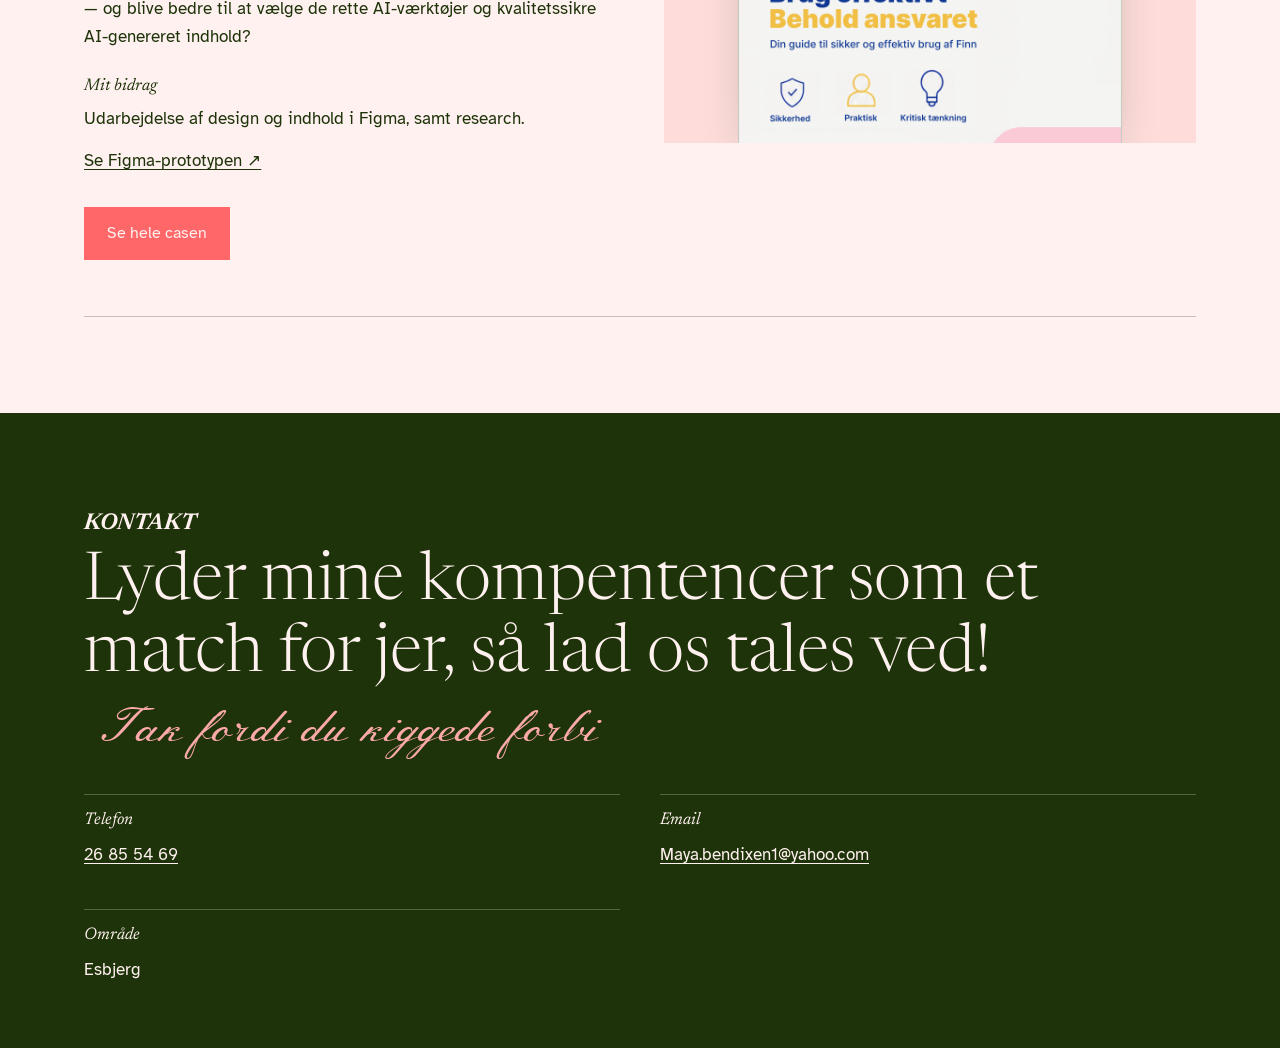
==== commit ee37a578: "wordpress fjernet" ====
--- a/index.html
+++ b/index.html
@@ -147,7 +147,6 @@
           </div>
           <div class="case-links">
             <a href="https://www.figma.com/design/gtcxnBGSWHQu6EoPTSo3OP/Dani-Trading" target="_blank" rel="noopener">Se Figma-prototypen ↗</a>
-            <a href="http://mathildeansager.dk/danitrading/" target="_blank" rel="noopener">Se den live WordPress-side ↗</a>
             <a href="https://indd.adobe.com/view/2bf34598-7a95-44d5-93b8-5dff1309f14d" target="_blank" rel="noopener">Se designmanualen ↗</a>
           </div>
           <div class="btn-row"><a class="btn btn-solid" href="dani-trading.html">Se hele casen</a></div>
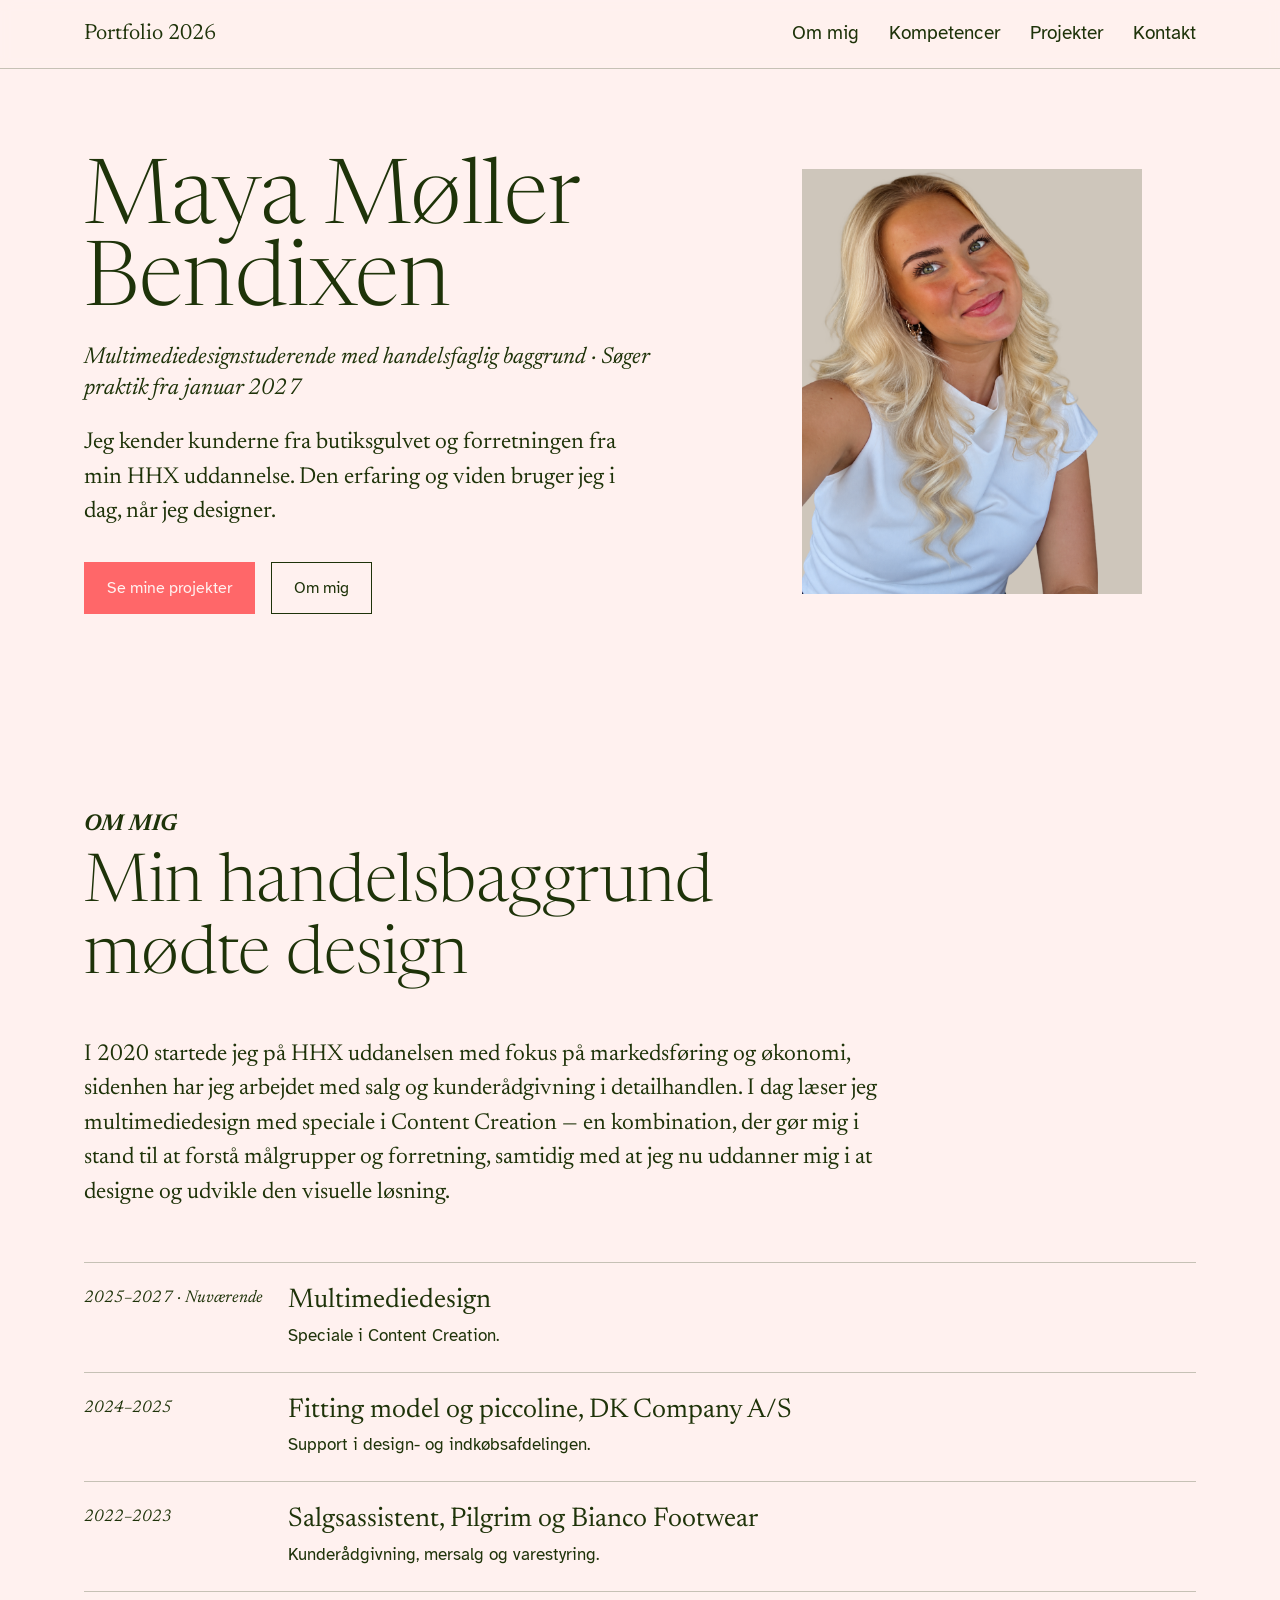
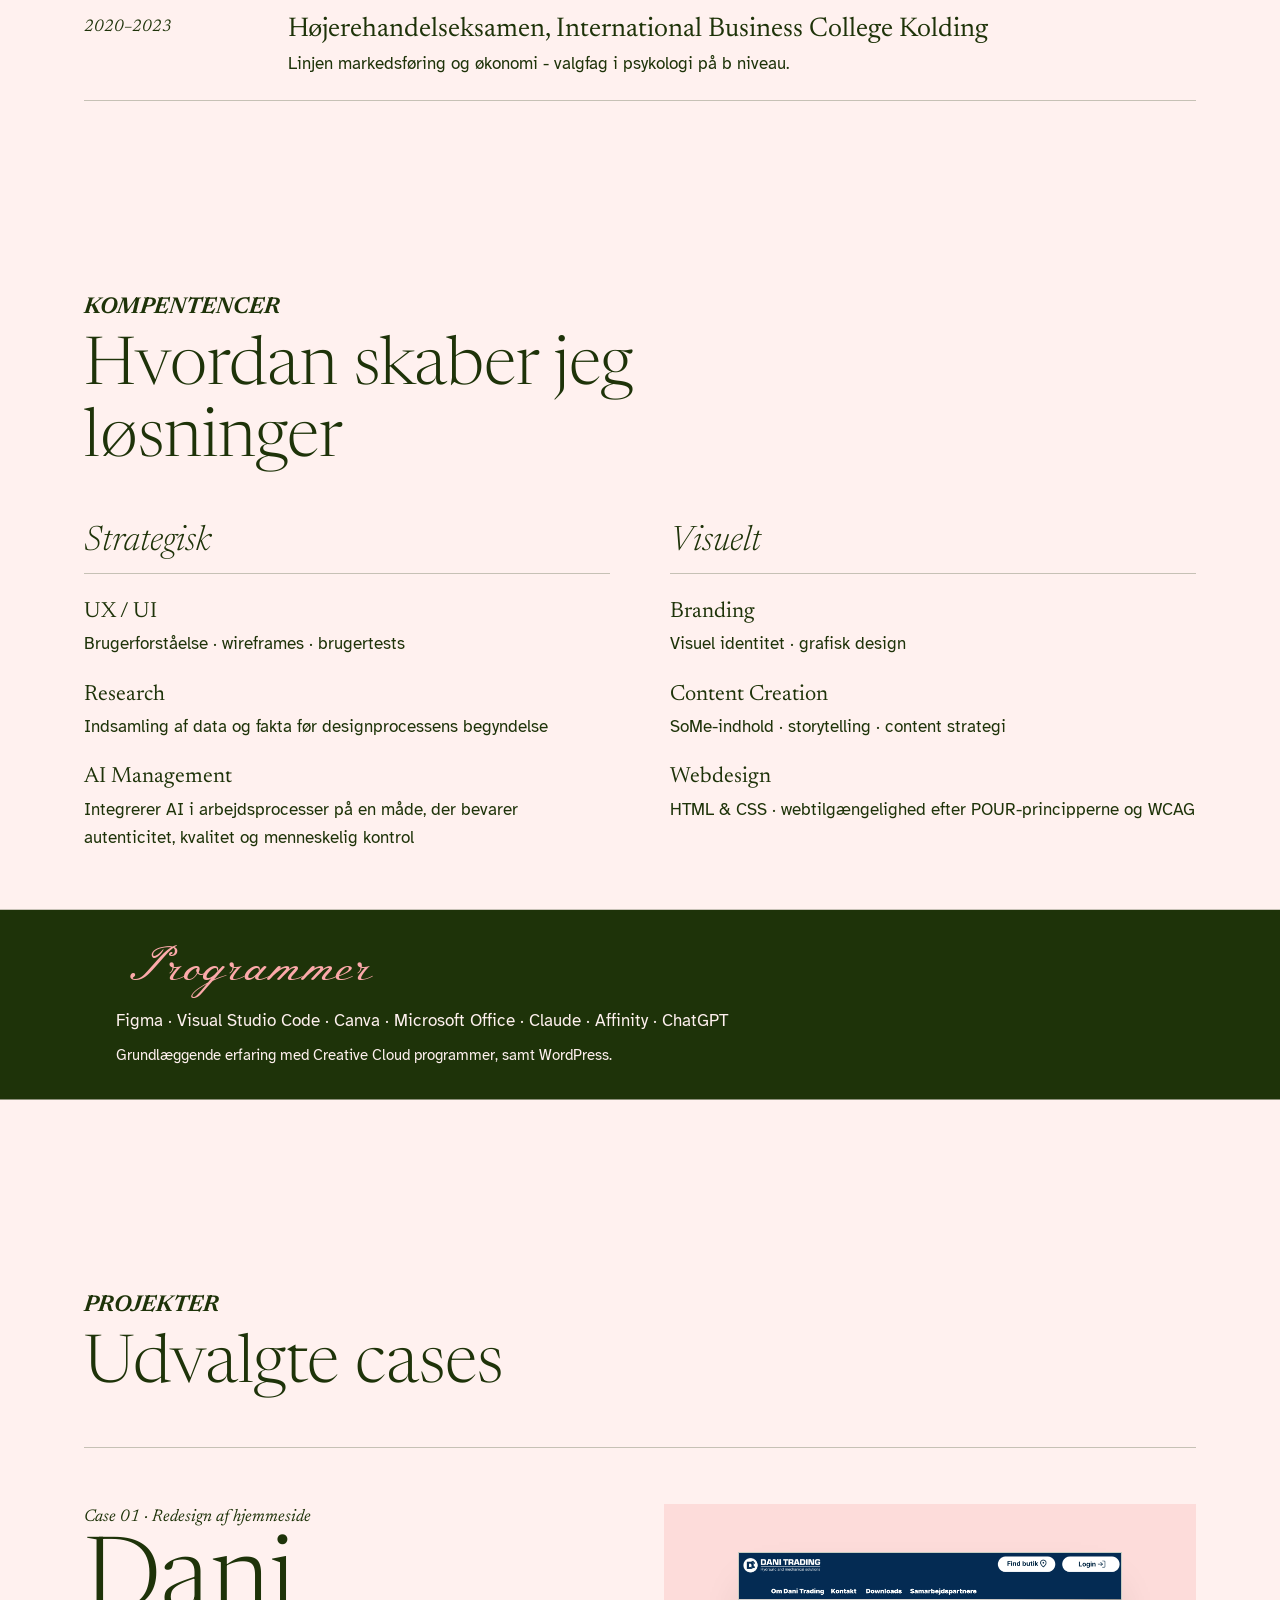
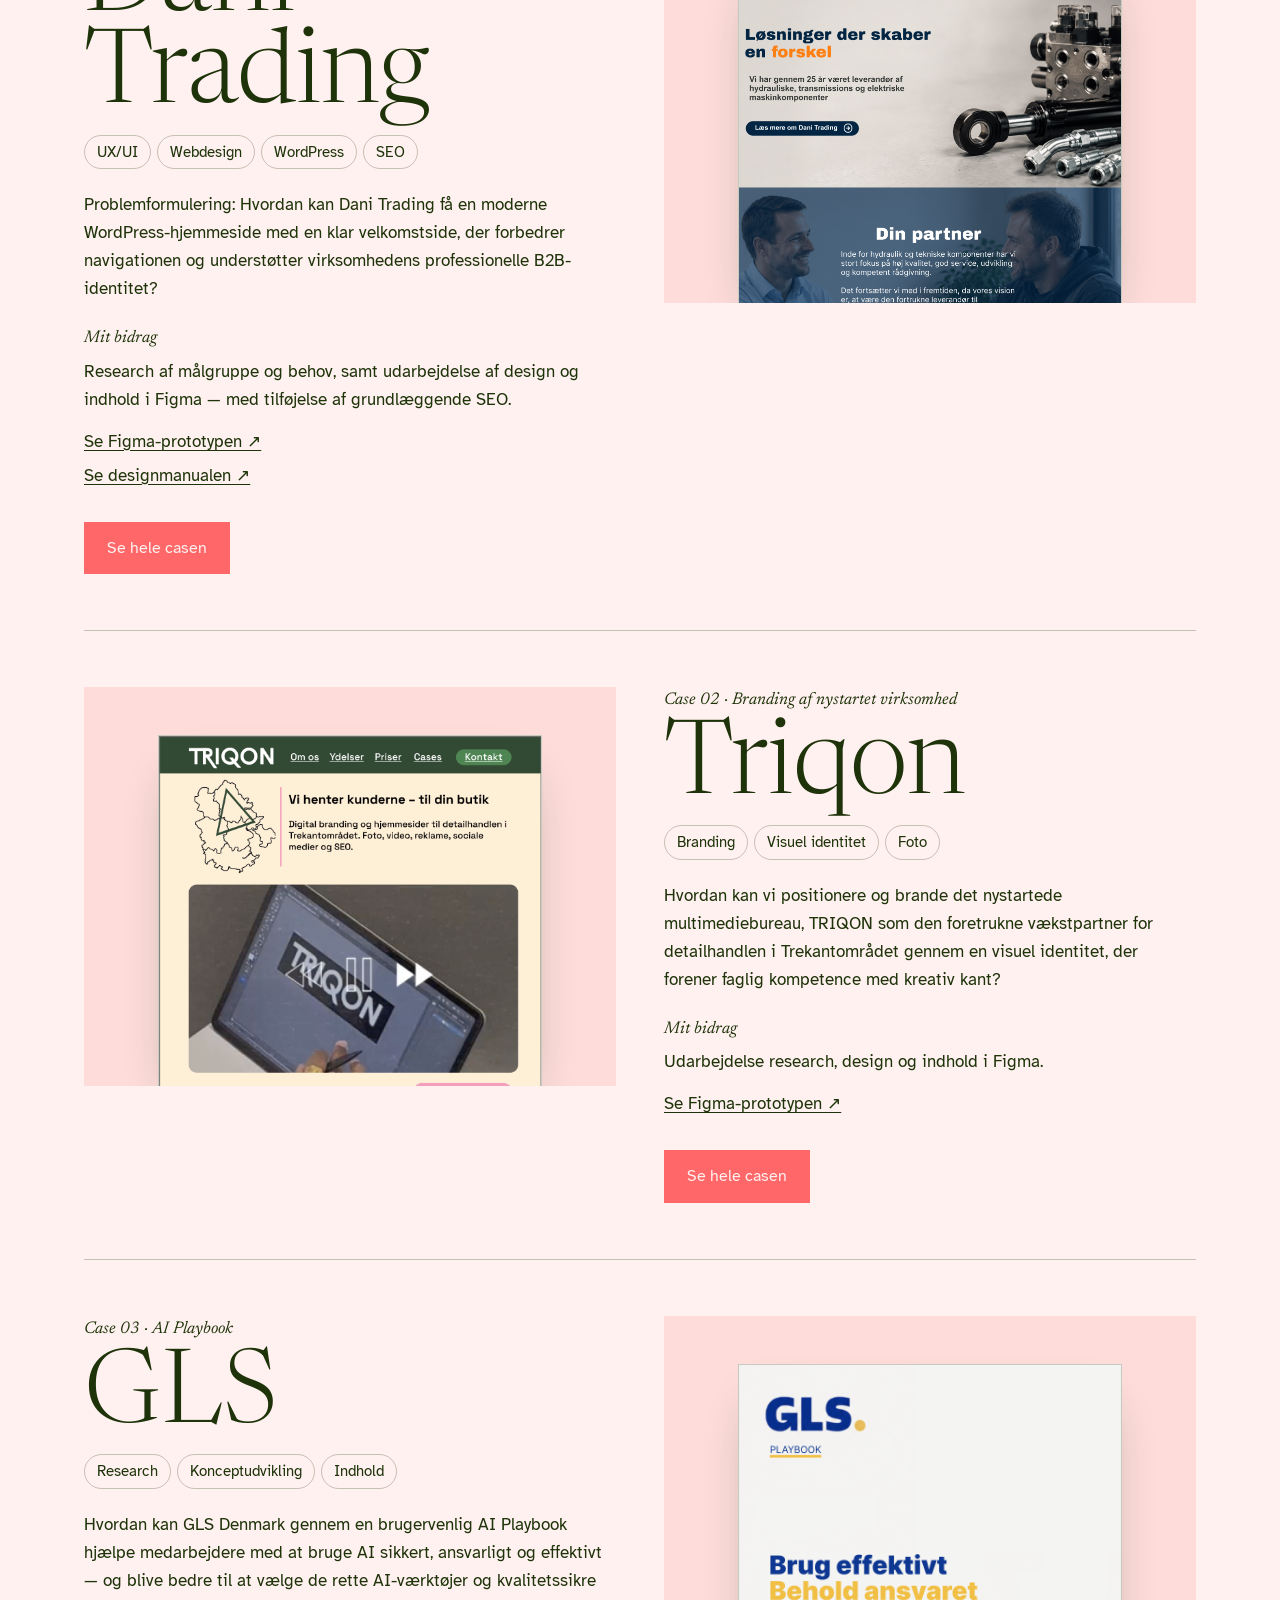
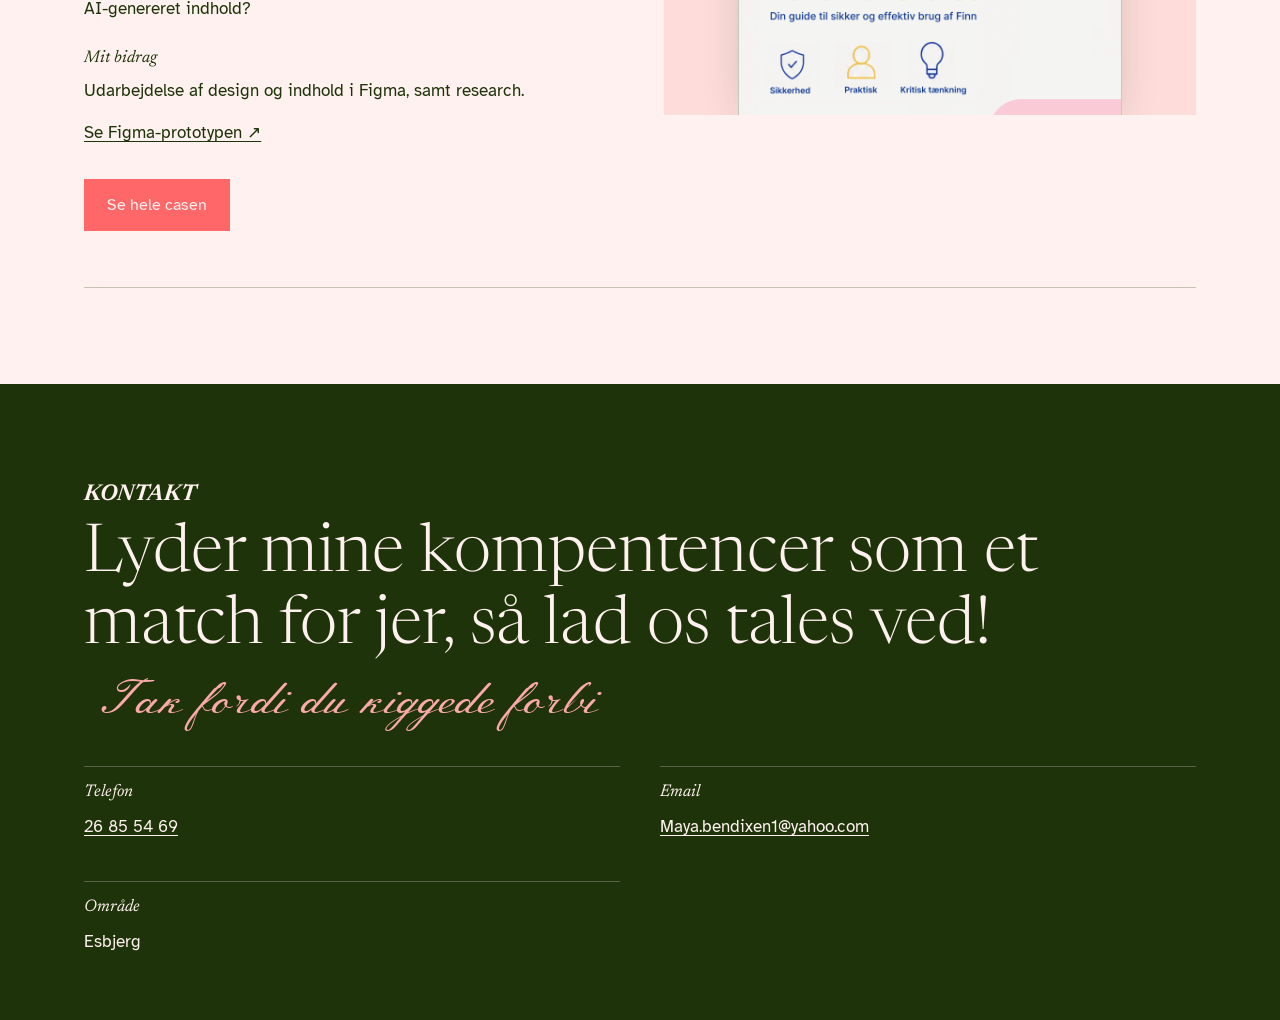
==== commit b61afa8c: "små rettelser" ====
--- a/index.html
+++ b/index.html
@@ -143,7 +143,7 @@
           <p class="case-challenge"> Problemformulering: Hvordan kan Dani Trading få en moderne WordPress-hjemmeside med en klar velkomstside, der forbedrer navigationen og understøtter virksomhedens professionelle B2B-identitet?</p>
           <div class="case-meta">
             <strong>Mit bidrag</strong>
-            Research af målgruppe og behov, samt hovedparten af designet og indholdet i Figma — med tilføjelse af grundlæggende SEO.
+            Research af målgruppe og behov, samt udarbejdelse af design og indhold i Figma — med tilføjelse af grundlæggende SEO.
           </div>
           <div class="case-links">
             <a href="https://www.figma.com/design/gtcxnBGSWHQu6EoPTSo3OP/Dani-Trading" target="_blank" rel="noopener">Se Figma-prototypen ↗</a>
@@ -165,7 +165,7 @@
           <p class="case-challenge">Hvordan kan vi positionere og brande det nystartede multimediebureau, TRIQON som den foretrukne vækstpartner for detailhandlen i Trekantområdet gennem en visuel identitet, der forener faglig kompetence med kreativ kant?</p>
           <div class="case-meta">
             <strong>Mit bidrag</strong>
-            Udarbejdelse af de store træk i design og indhold i Figma, research, samt fotografering til hjemmesiden.
+            Udarbejdelse research, design og indhold i Figma.
           </div>
           <div class="case-links">
             <a href="https://www.figma.com/design/dvleig95y8k8CCgA7flLvx/Branding" target="_blank" rel="noopener">Se Figma-prototypen ↗</a>
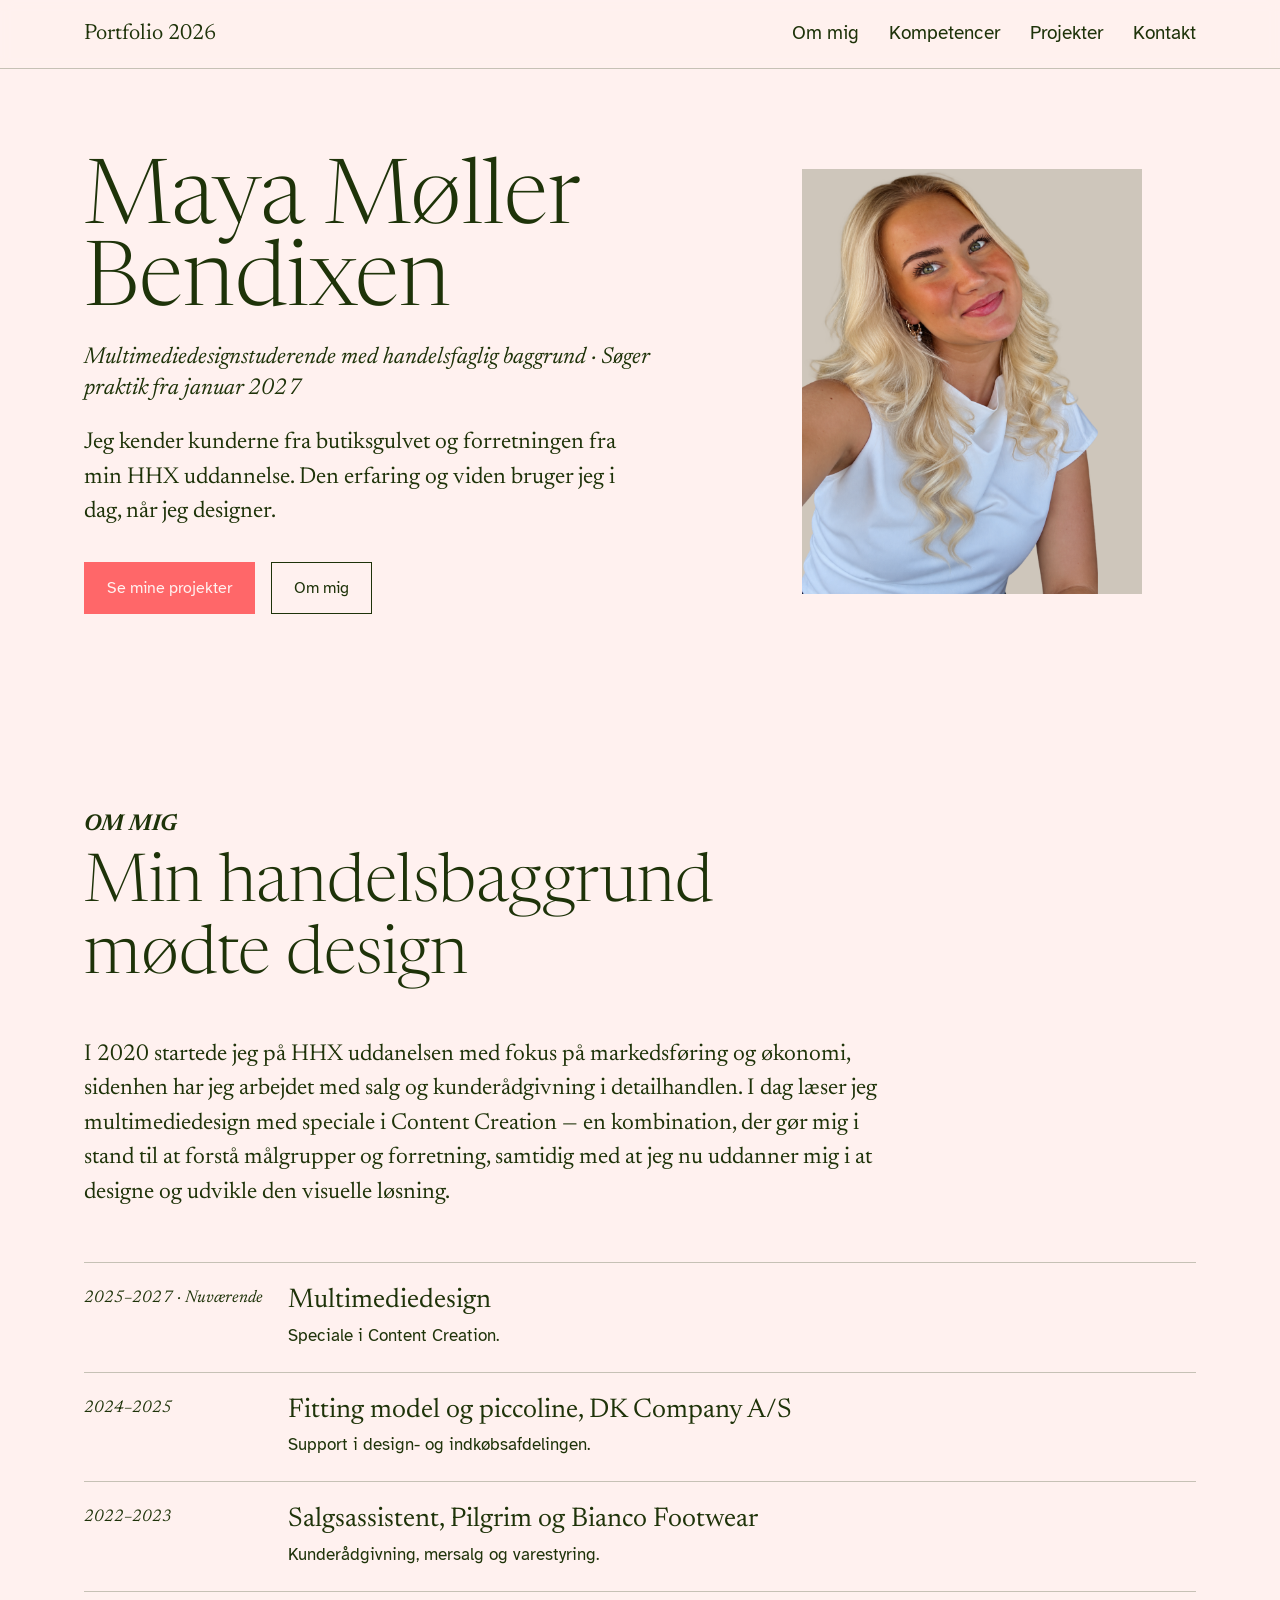
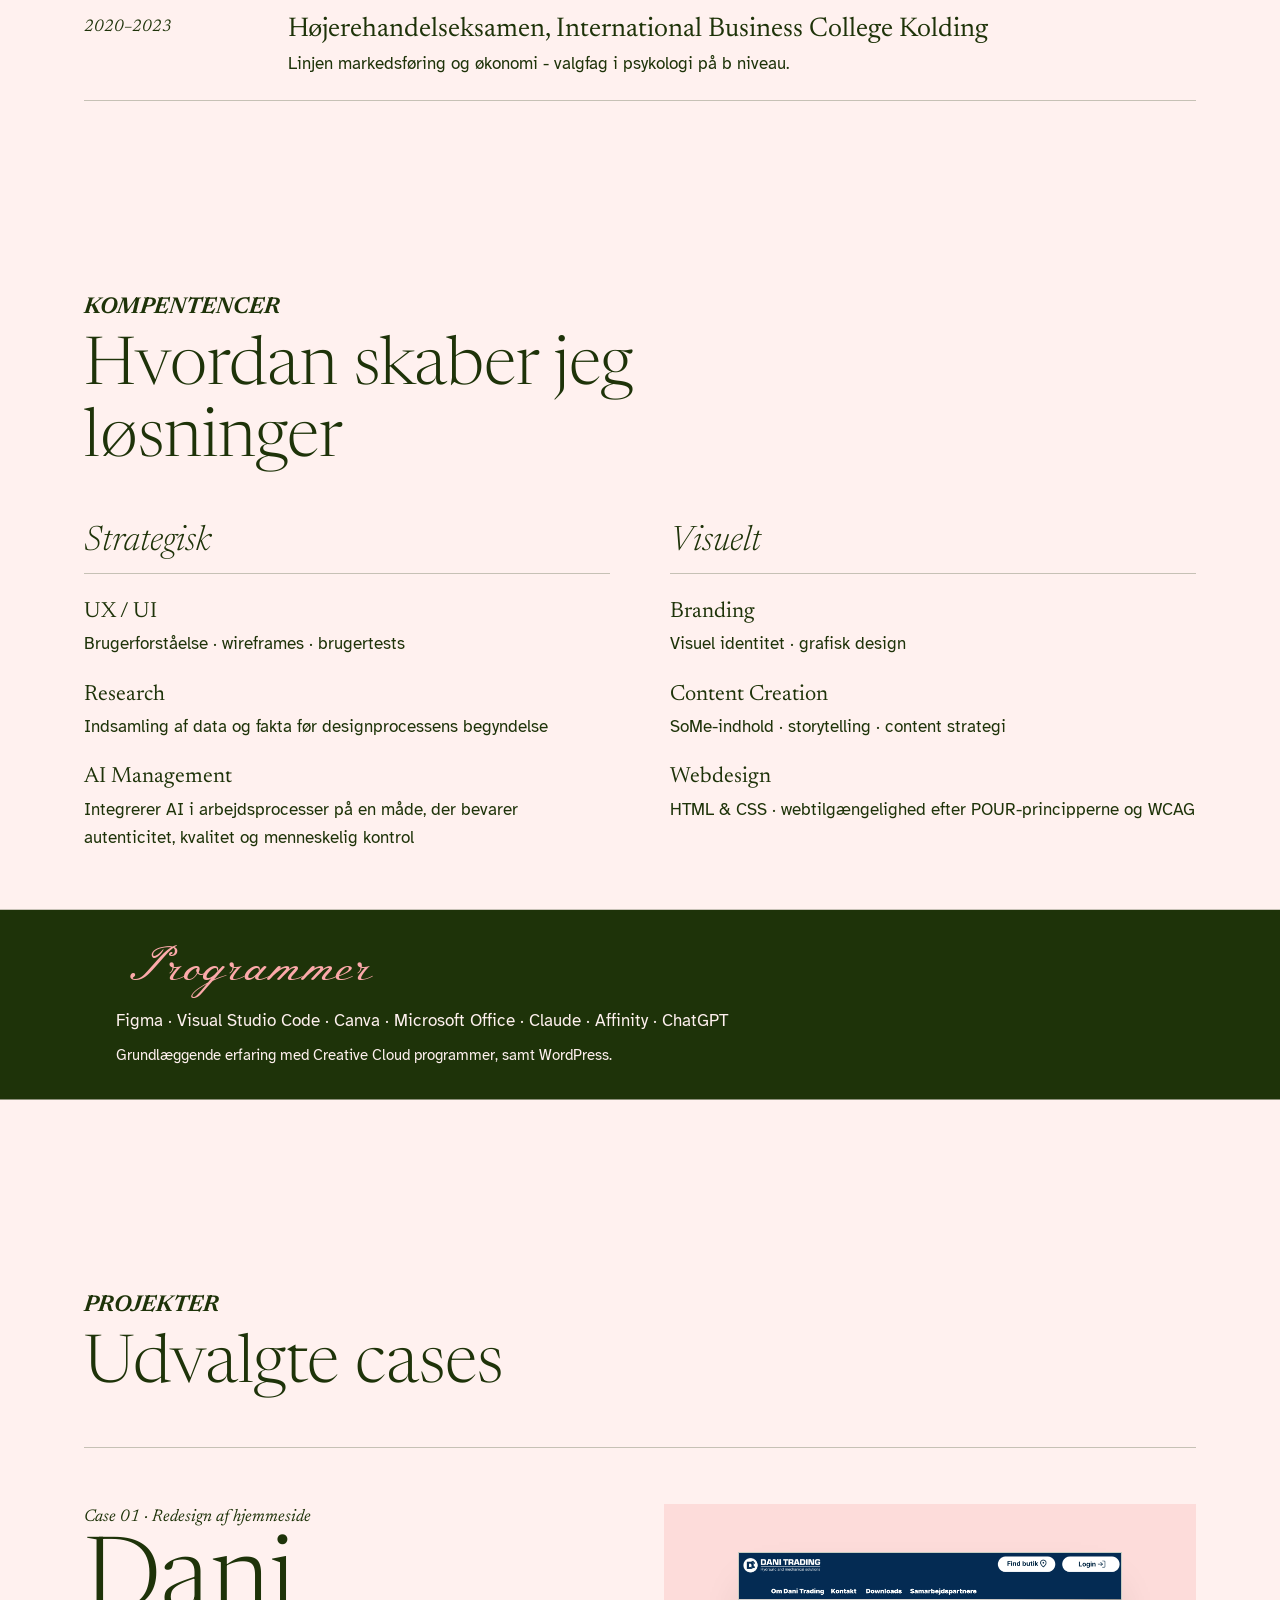
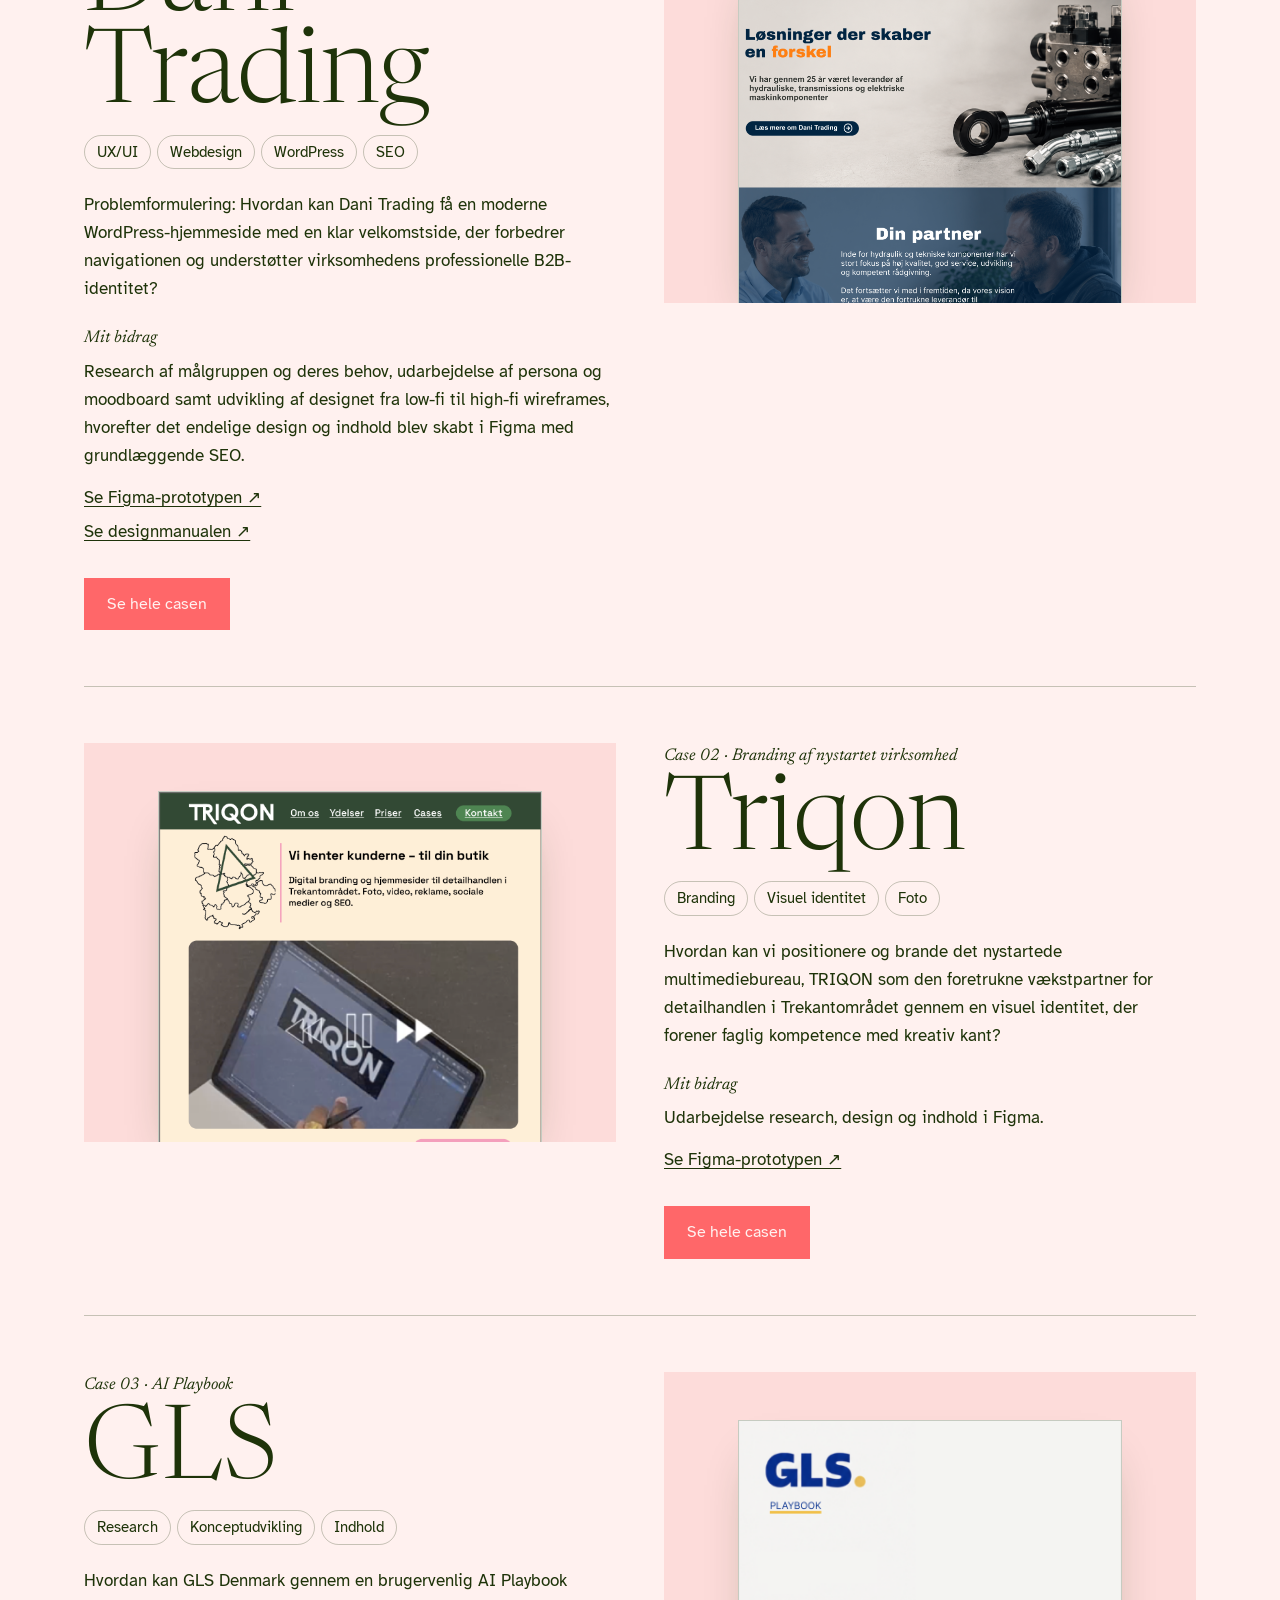
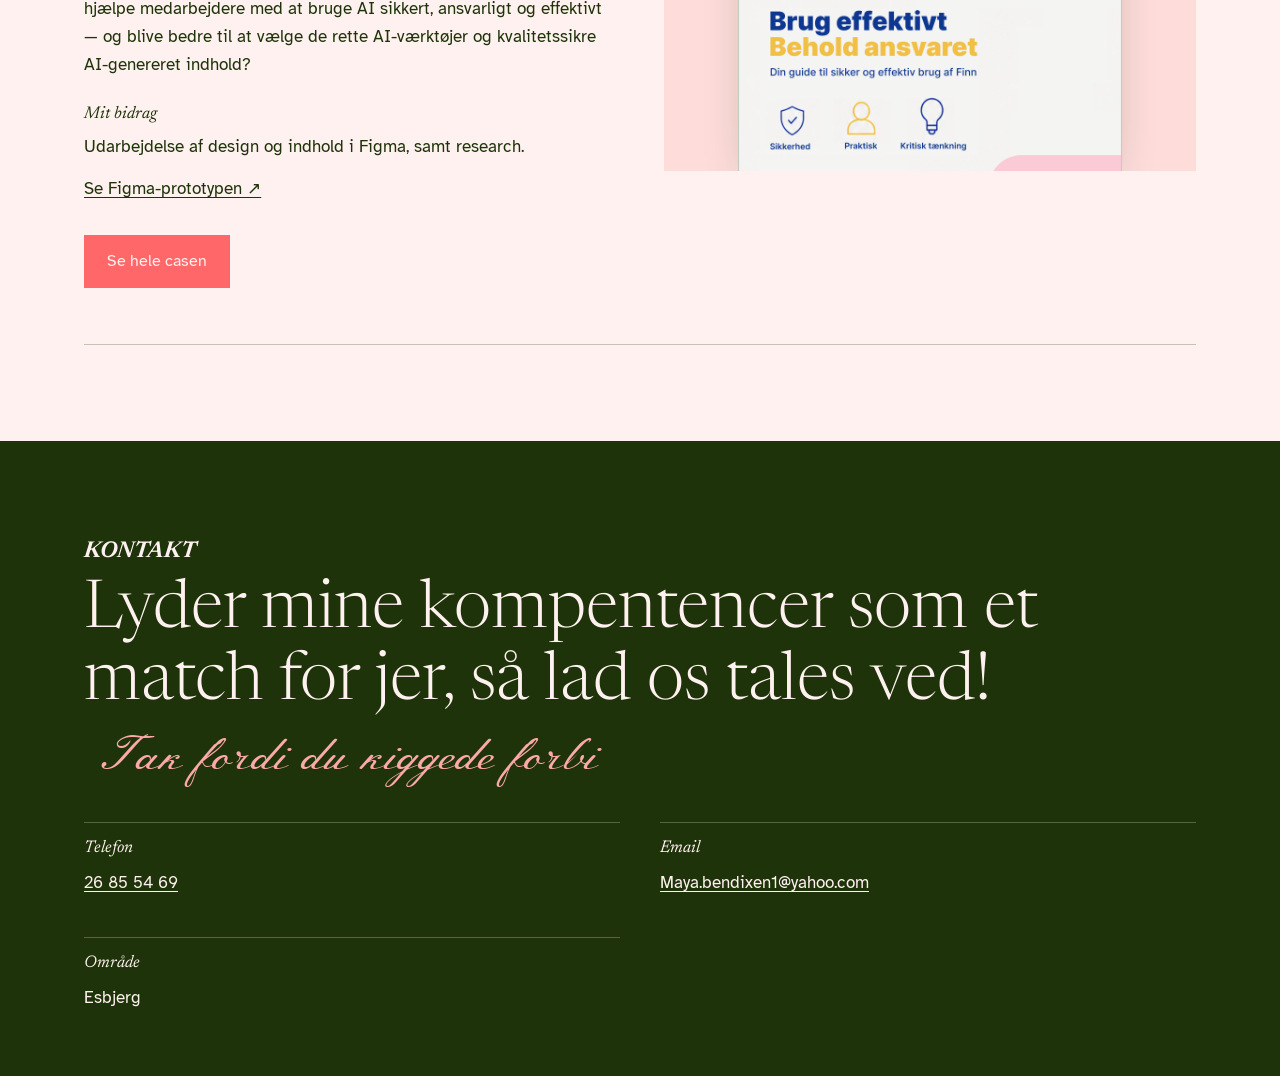
==== commit 57ab4bfb: "rettelse" ====
--- a/index.html
+++ b/index.html
@@ -143,7 +143,7 @@
           <p class="case-challenge"> Problemformulering: Hvordan kan Dani Trading få en moderne WordPress-hjemmeside med en klar velkomstside, der forbedrer navigationen og understøtter virksomhedens professionelle B2B-identitet?</p>
           <div class="case-meta">
             <strong>Mit bidrag</strong>
-            Research af målgruppe og behov, samt udarbejdelse af design og indhold i Figma — med tilføjelse af grundlæggende SEO.
+            Research af målgruppen og deres behov, udarbejdelse af persona og moodboard samt udvikling af designet fra low-fi til high-fi wireframes, hvorefter det endelige design og indhold blev skabt i Figma med grundlæggende SEO.
           </div>
           <div class="case-links">
             <a href="https://www.figma.com/design/gtcxnBGSWHQu6EoPTSo3OP/Dani-Trading" target="_blank" rel="noopener">Se Figma-prototypen ↗</a>
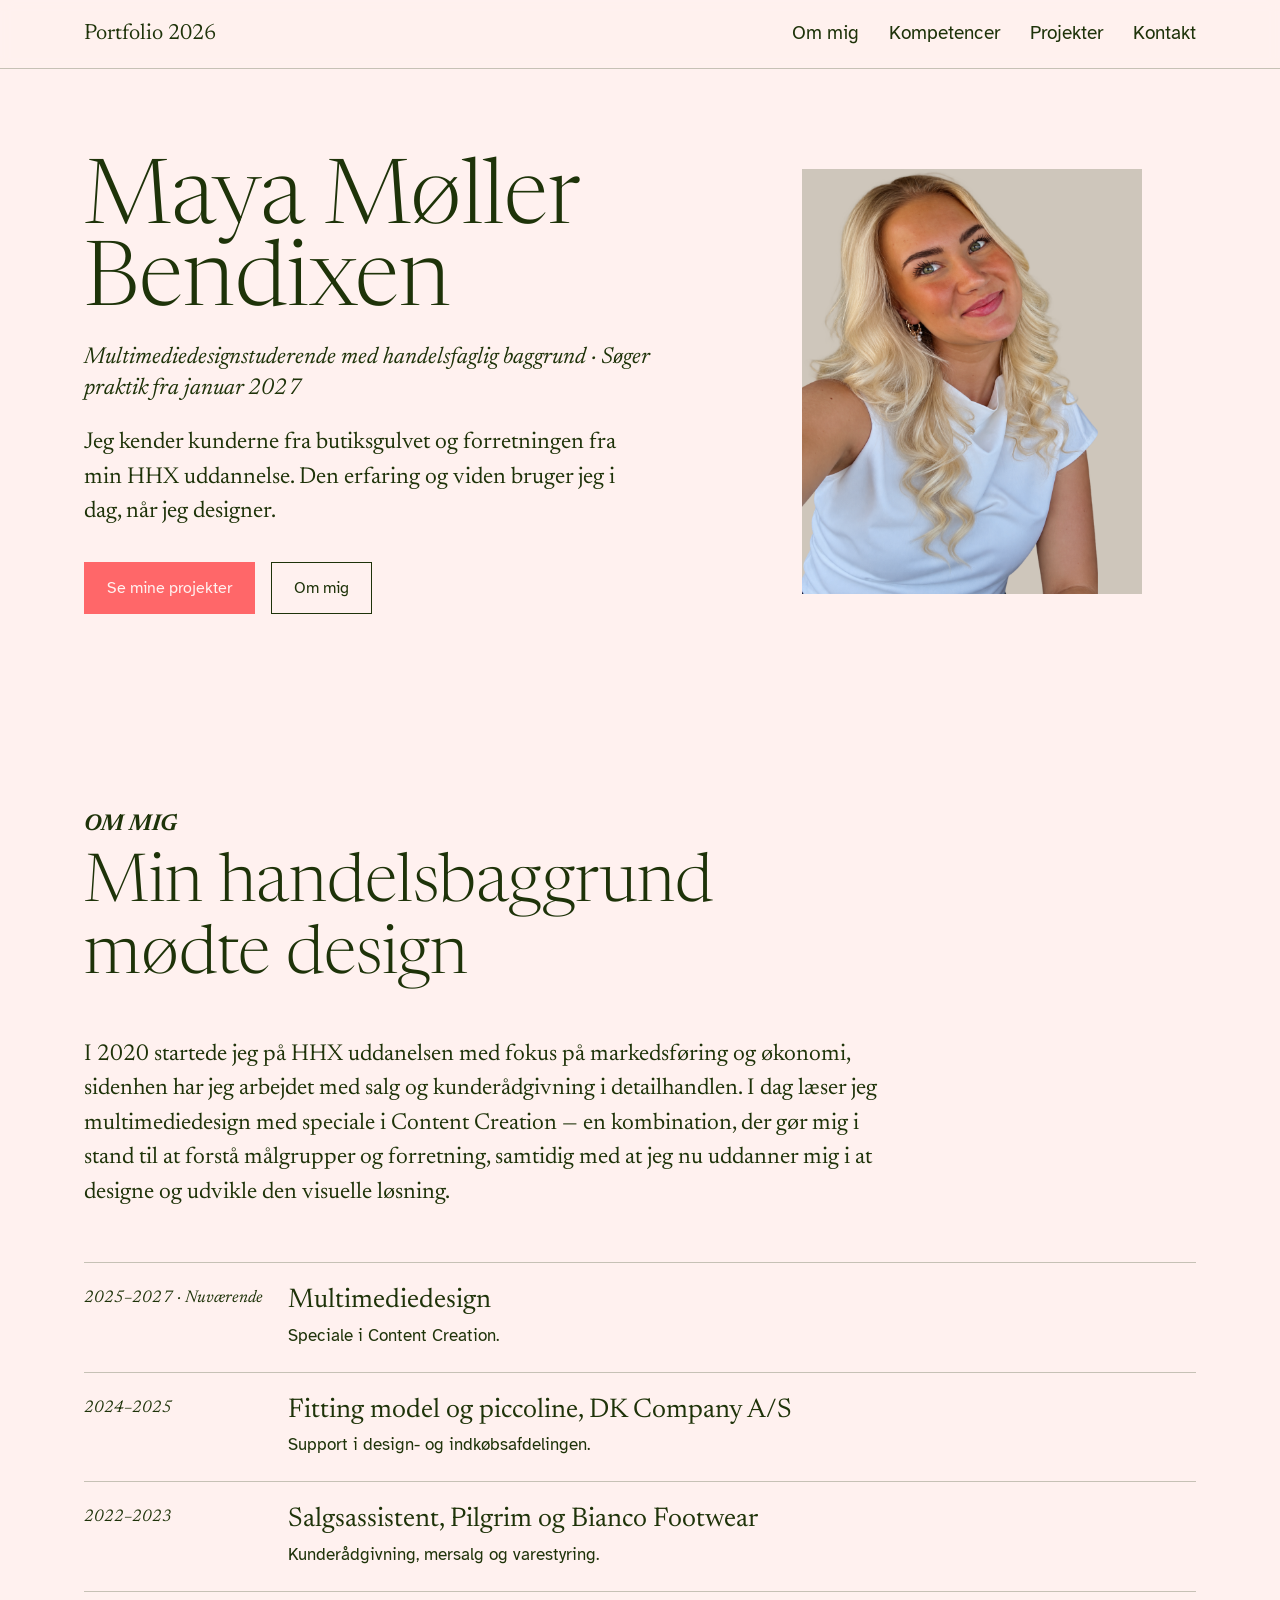
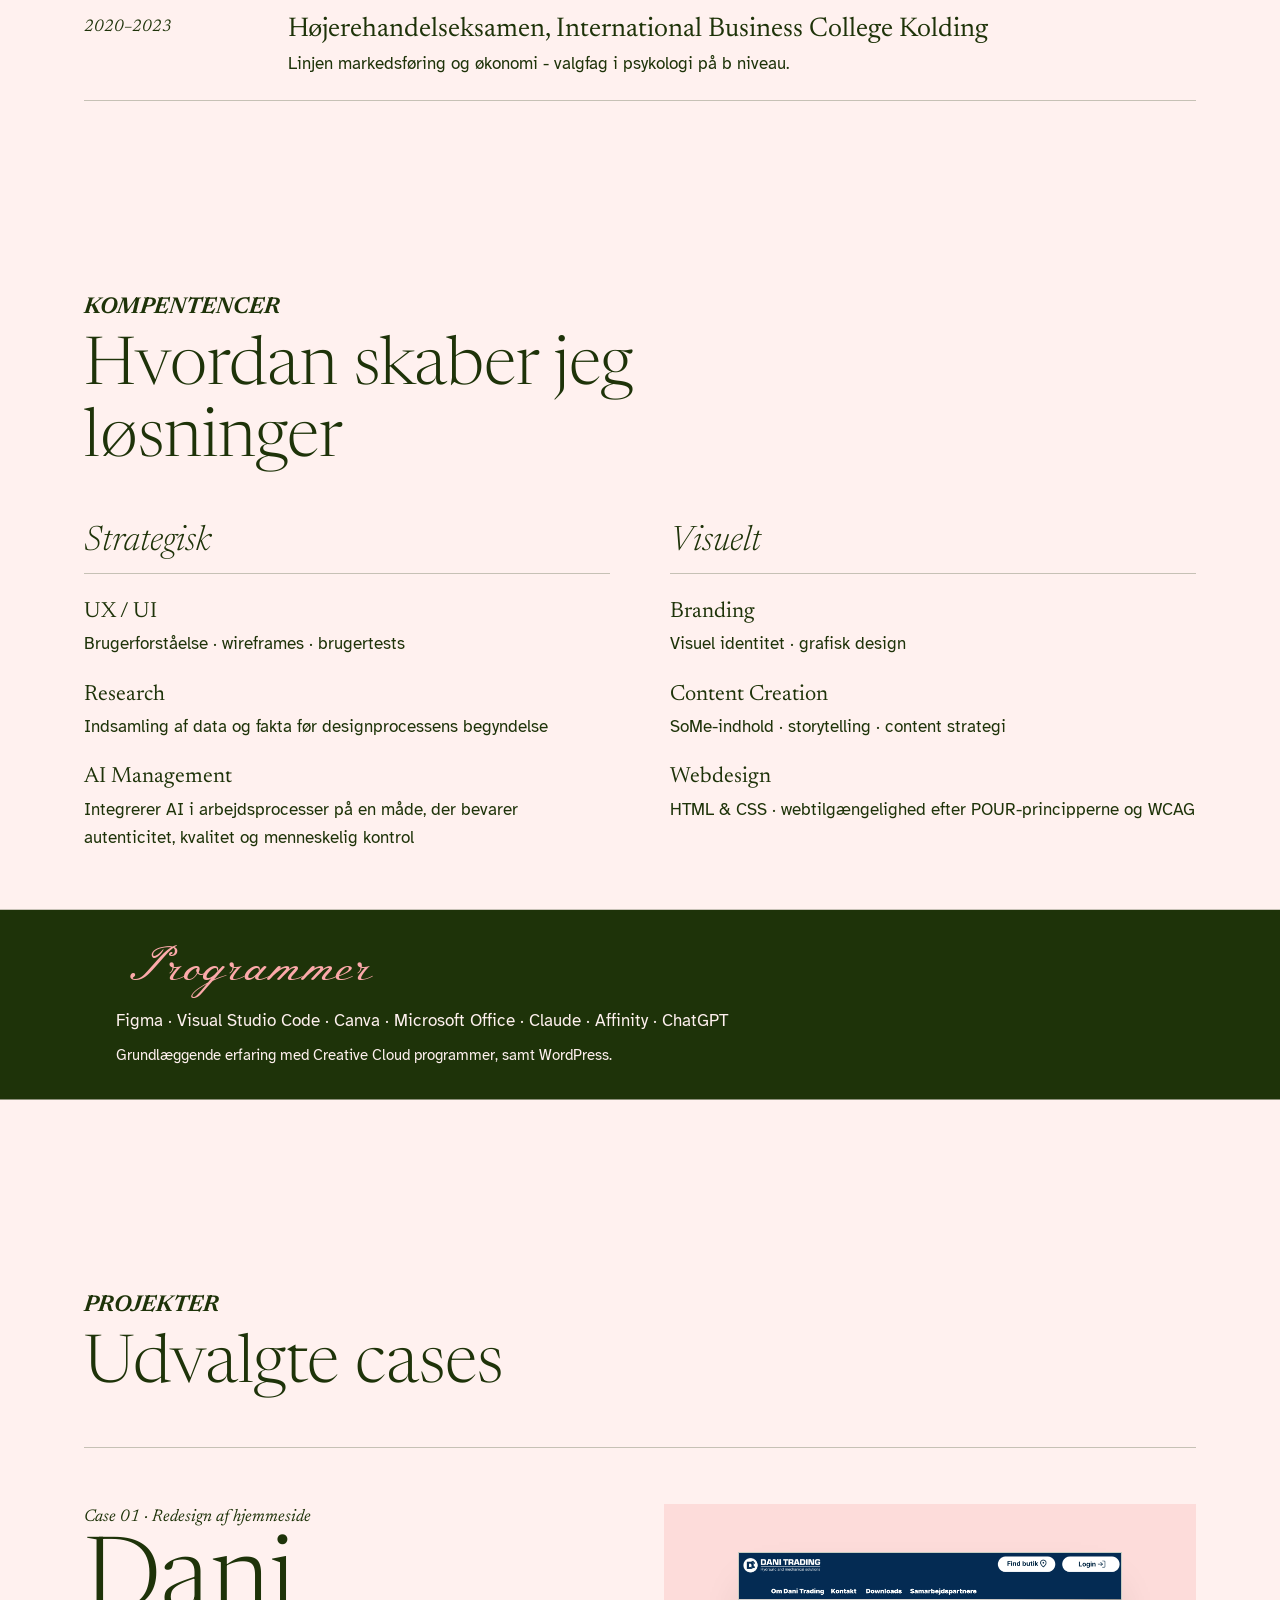
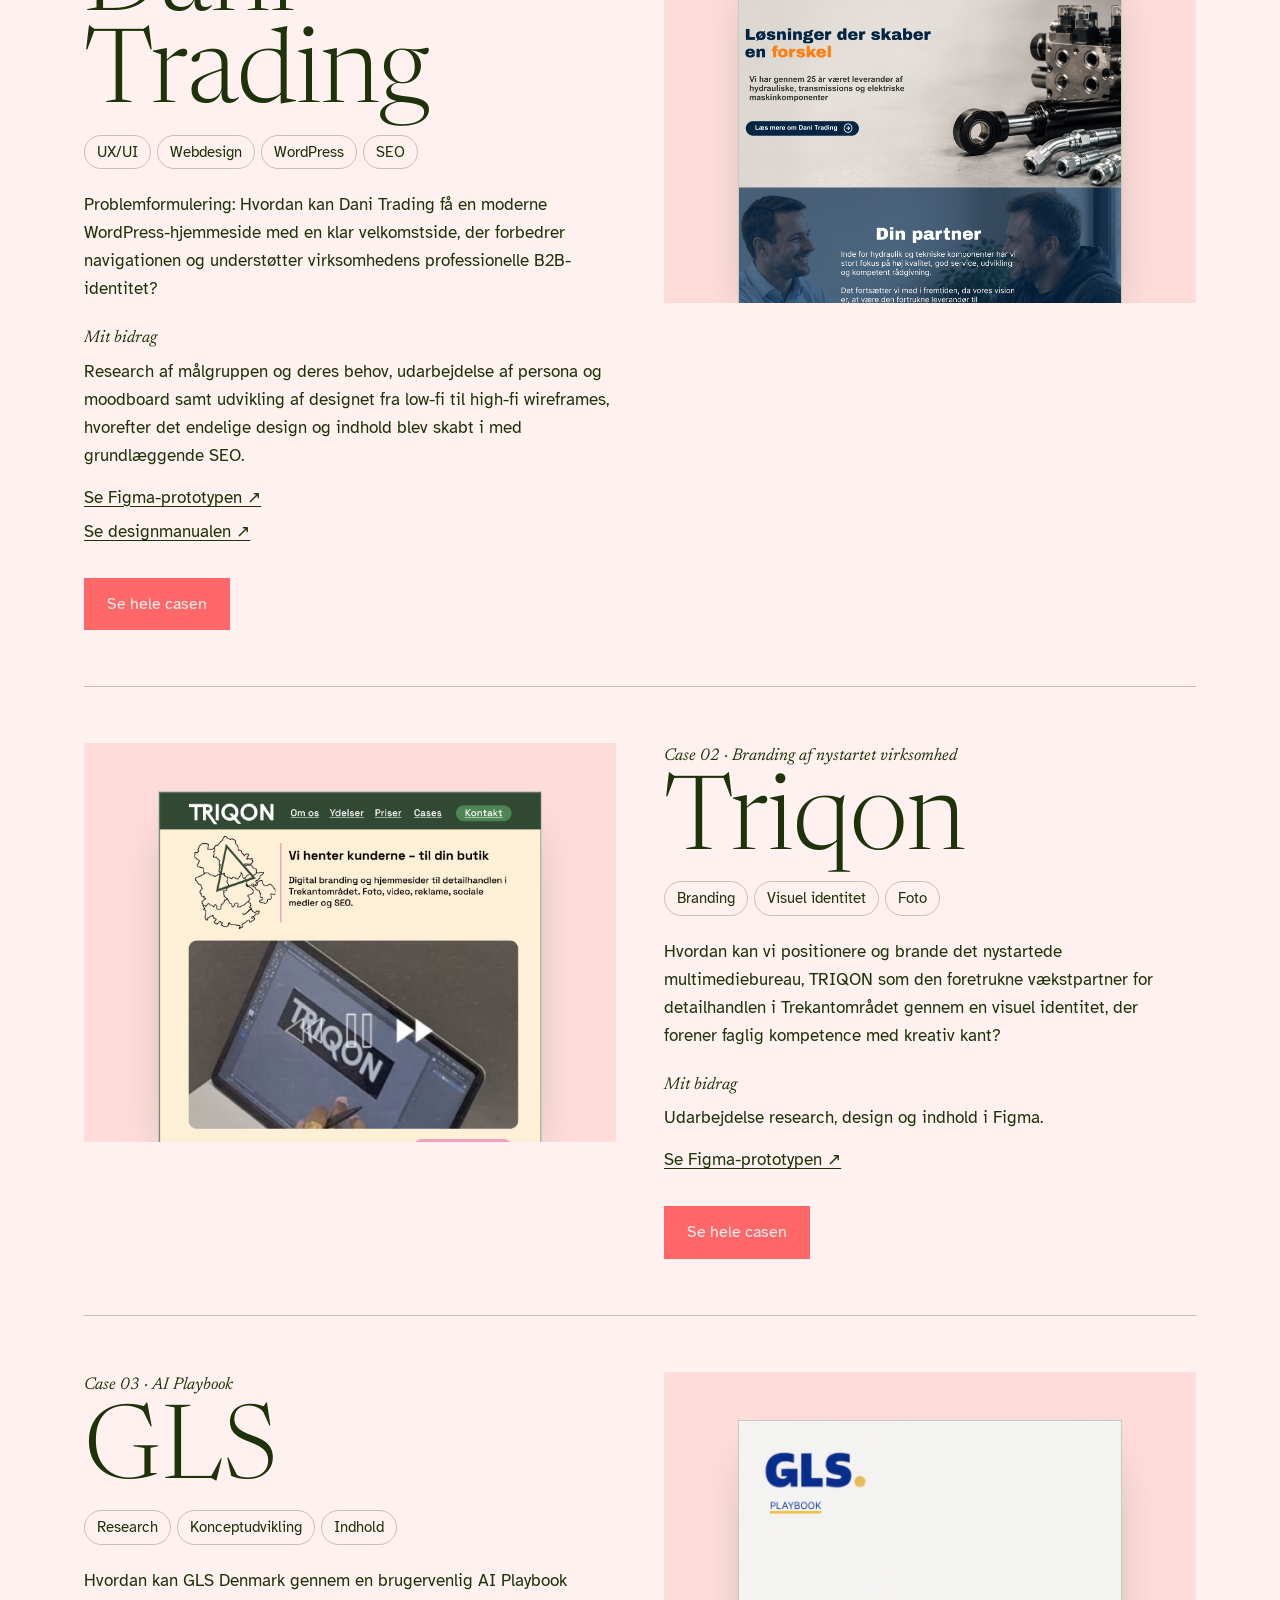
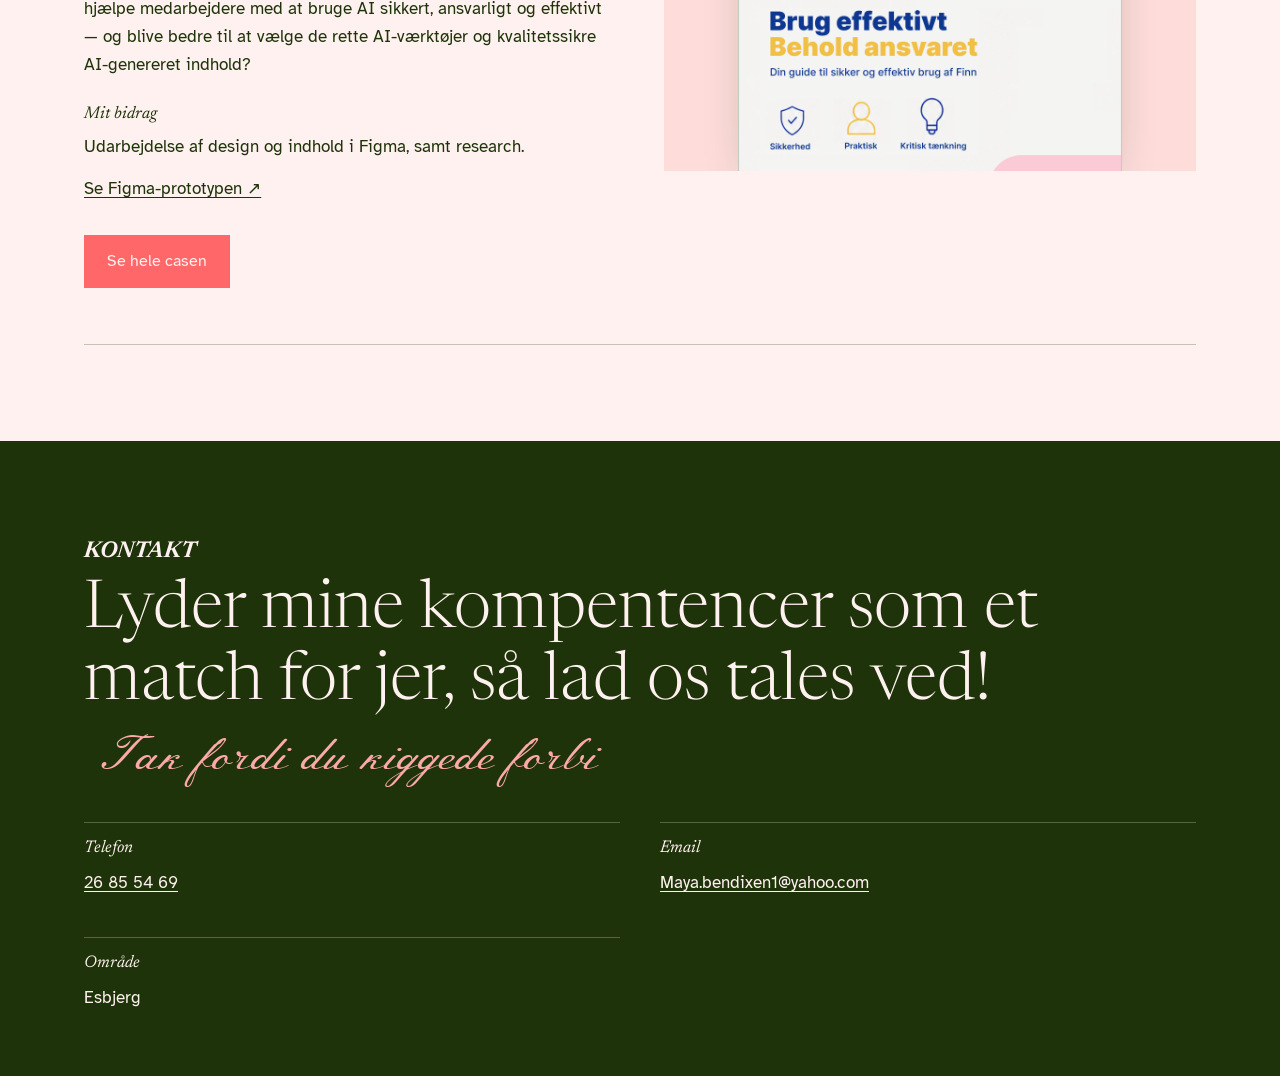
==== commit ea8034b6: "." ====
--- a/index.html
+++ b/index.html
@@ -143,7 +143,8 @@
           <p class="case-challenge"> Problemformulering: Hvordan kan Dani Trading få en moderne WordPress-hjemmeside med en klar velkomstside, der forbedrer navigationen og understøtter virksomhedens professionelle B2B-identitet?</p>
           <div class="case-meta">
             <strong>Mit bidrag</strong>
-            Research af målgruppen og deres behov, udarbejdelse af persona og moodboard samt udvikling af designet fra low-fi til high-fi wireframes, hvorefter det endelige design og indhold blev skabt i Figma med grundlæggende SEO.
+            Research af målgruppen og deres behov, udarbejdelse af persona og moodboard samt udvikling af designet fra low-fi til high-fi wireframes, hvorefter det endelige design og indhold blev skabt i <Figma>
+            <Wordpress></Wordpress> med grundlæggende SEO.
           </div>
           <div class="case-links">
             <a href="https://www.figma.com/design/gtcxnBGSWHQu6EoPTSo3OP/Dani-Trading" target="_blank" rel="noopener">Se Figma-prototypen ↗</a>
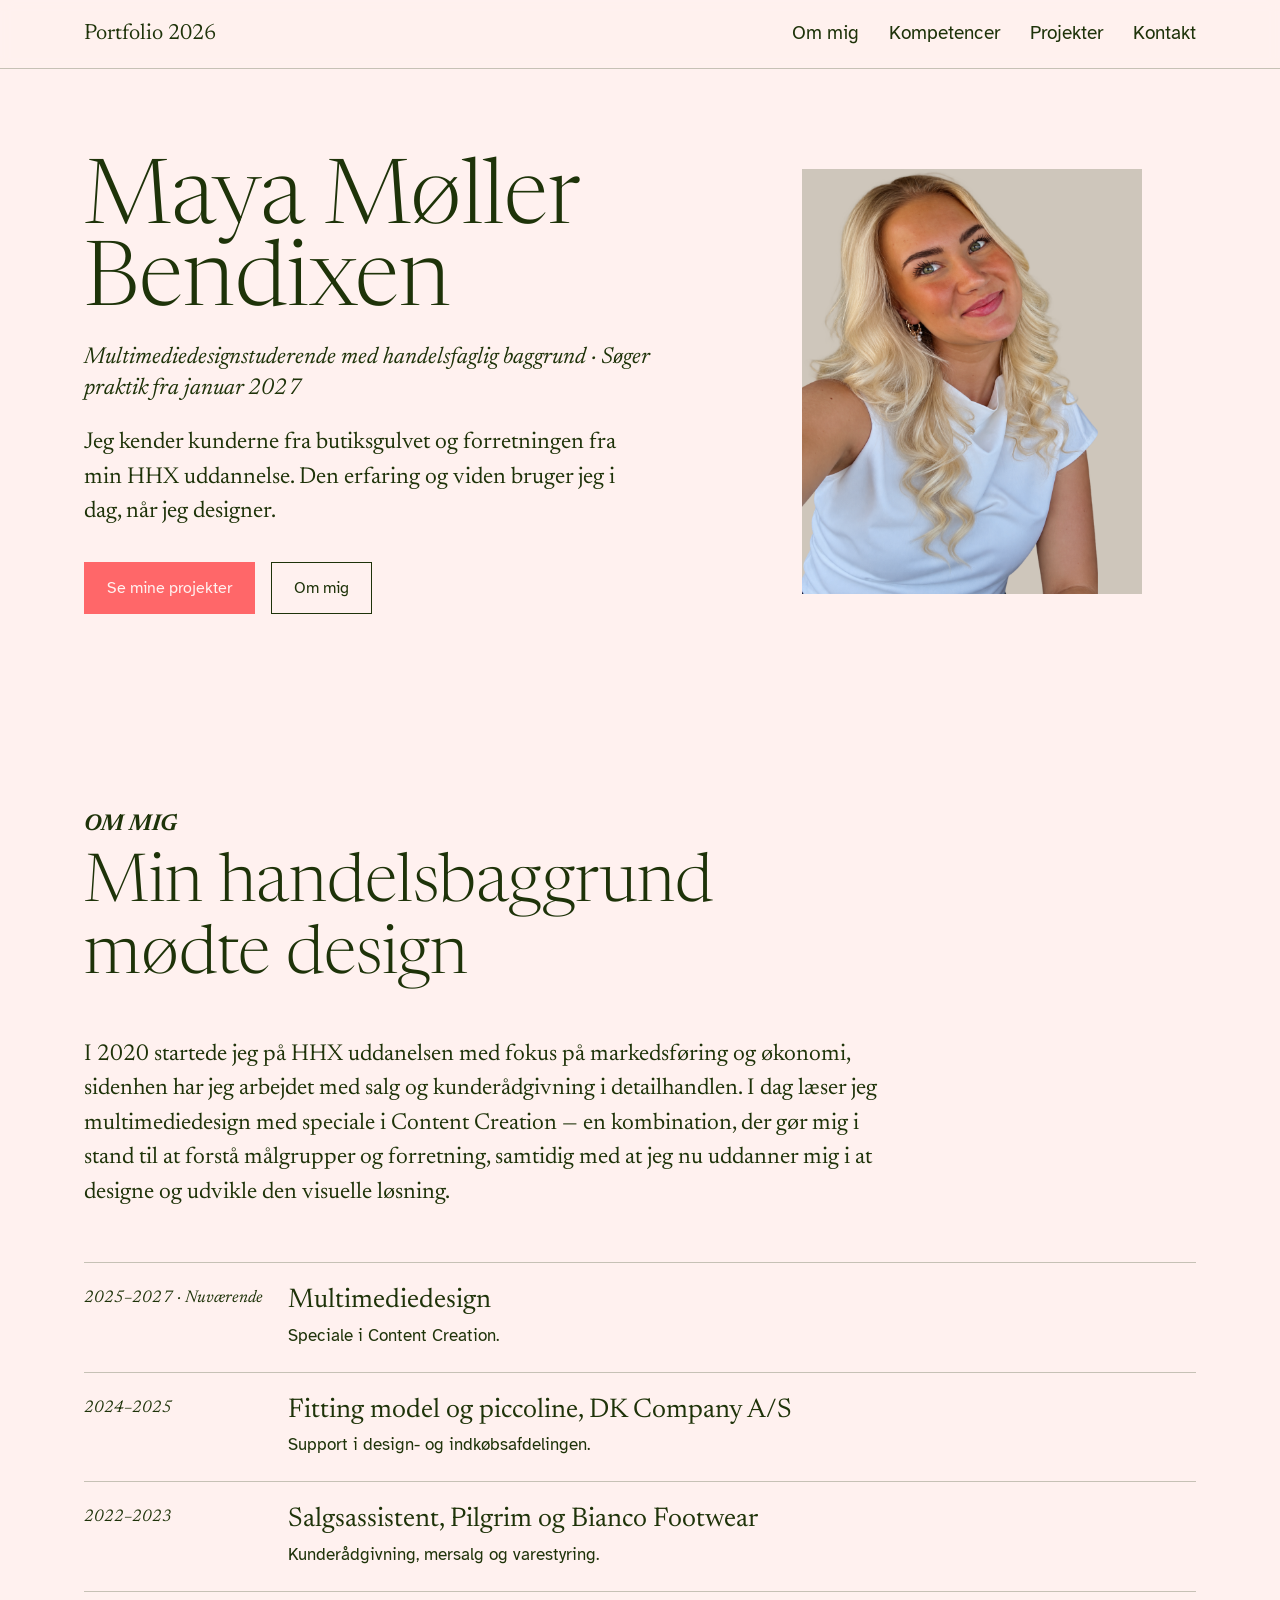
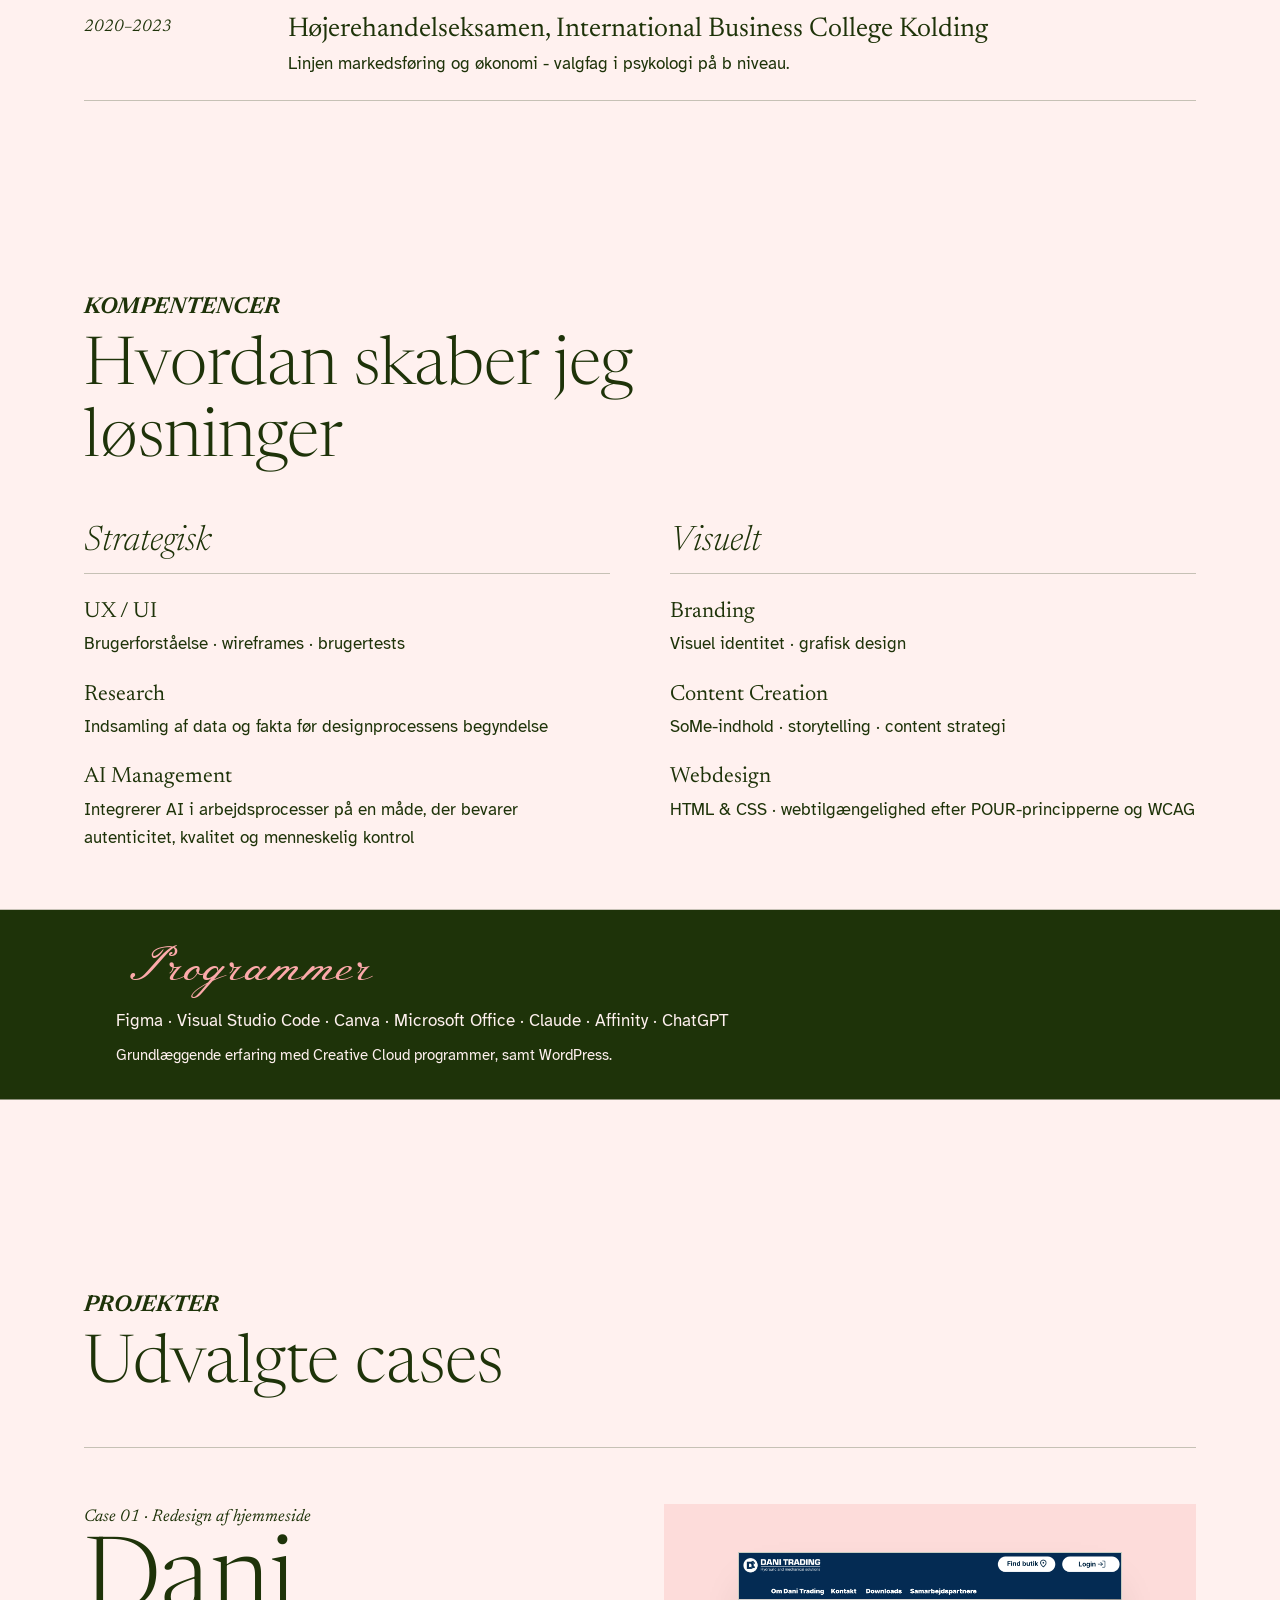
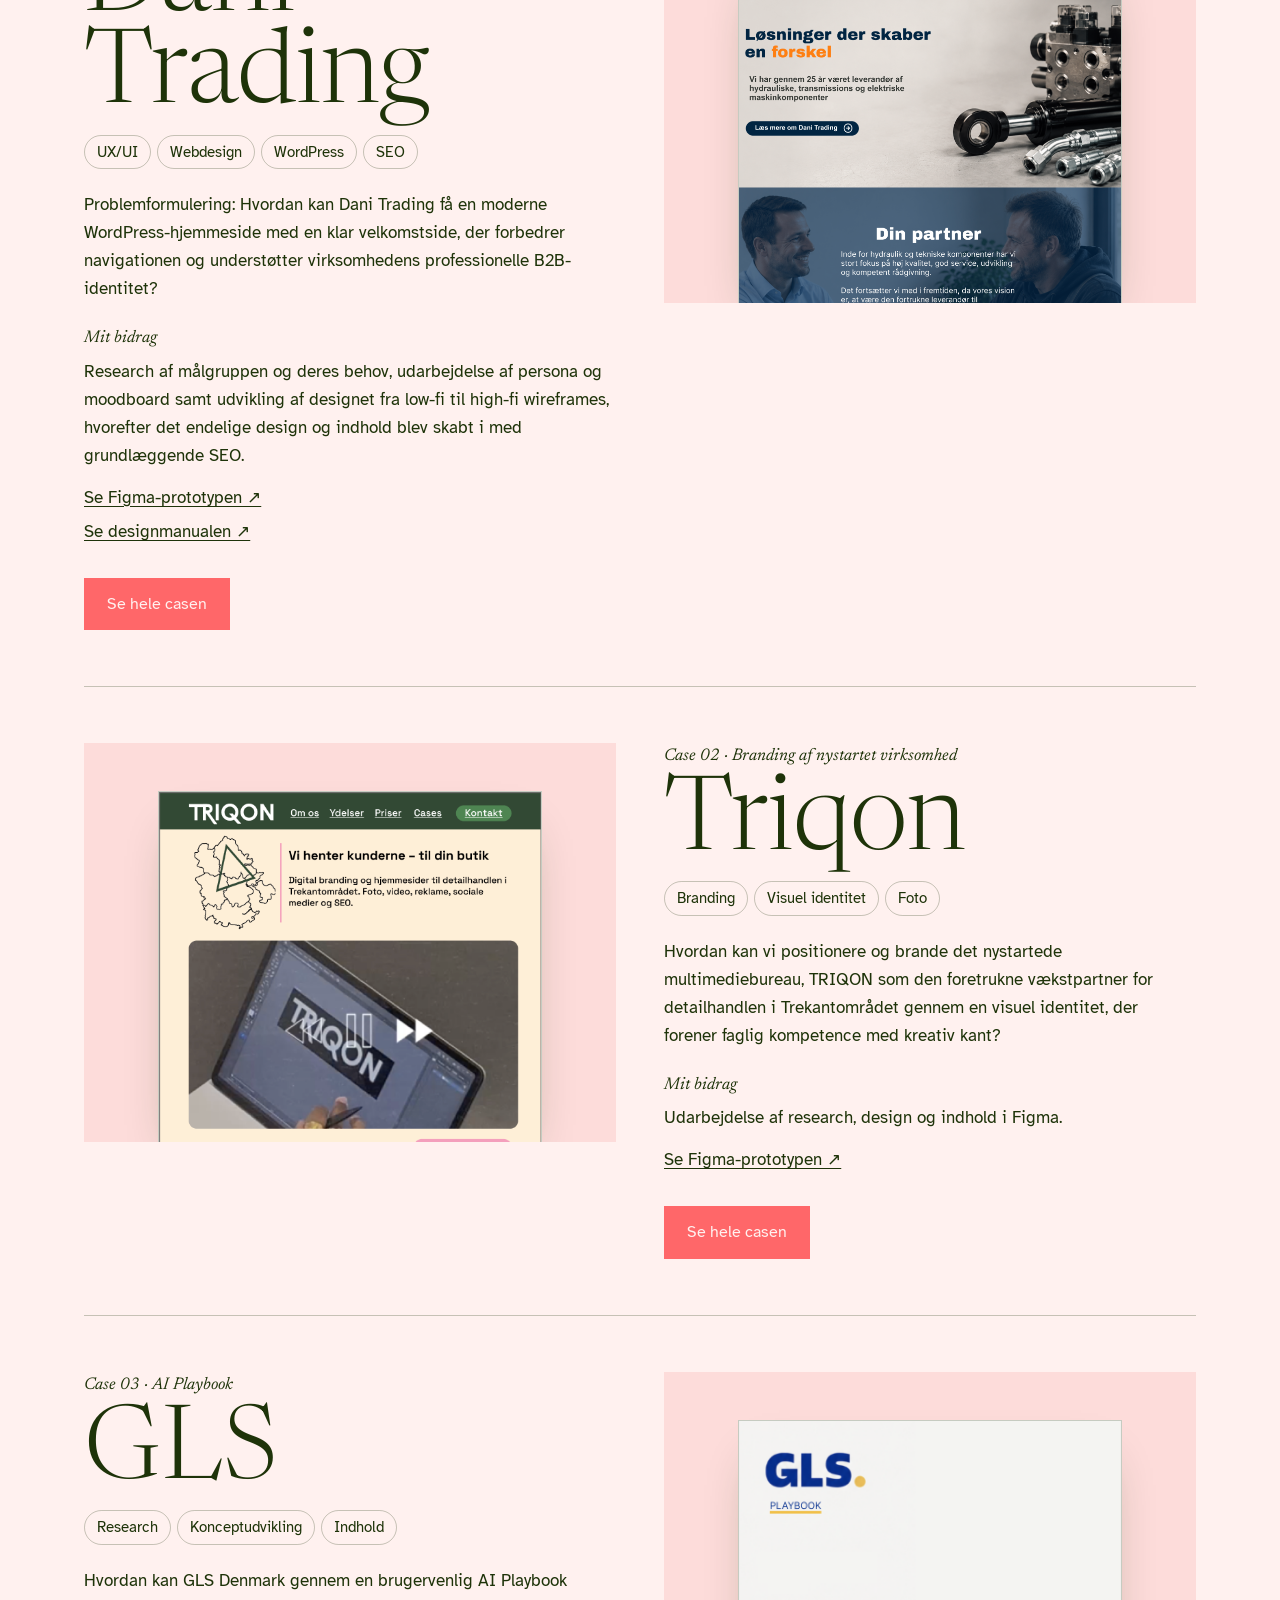
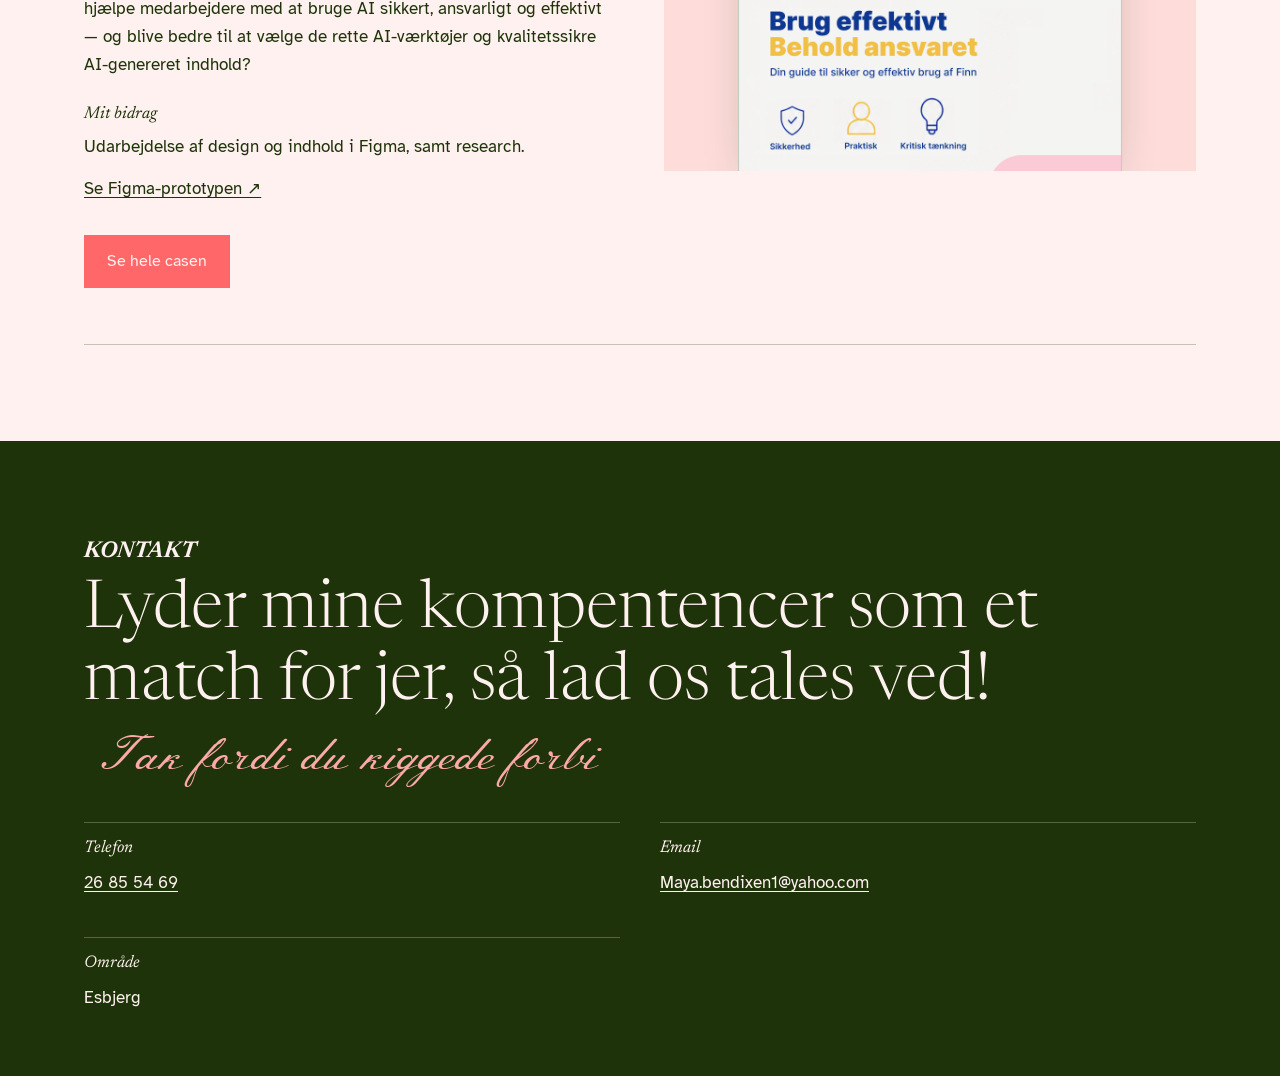
==== commit fadd0b29: "." ====
--- a/index.html
+++ b/index.html
@@ -166,7 +166,7 @@
           <p class="case-challenge">Hvordan kan vi positionere og brande det nystartede multimediebureau, TRIQON som den foretrukne vækstpartner for detailhandlen i Trekantområdet gennem en visuel identitet, der forener faglig kompetence med kreativ kant?</p>
           <div class="case-meta">
             <strong>Mit bidrag</strong>
-            Udarbejdelse research, design og indhold i Figma.
+            Udarbejdelse af research, design og indhold i Figma.
           </div>
           <div class="case-links">
             <a href="https://www.figma.com/design/dvleig95y8k8CCgA7flLvx/Branding" target="_blank" rel="noopener">Se Figma-prototypen ↗</a>
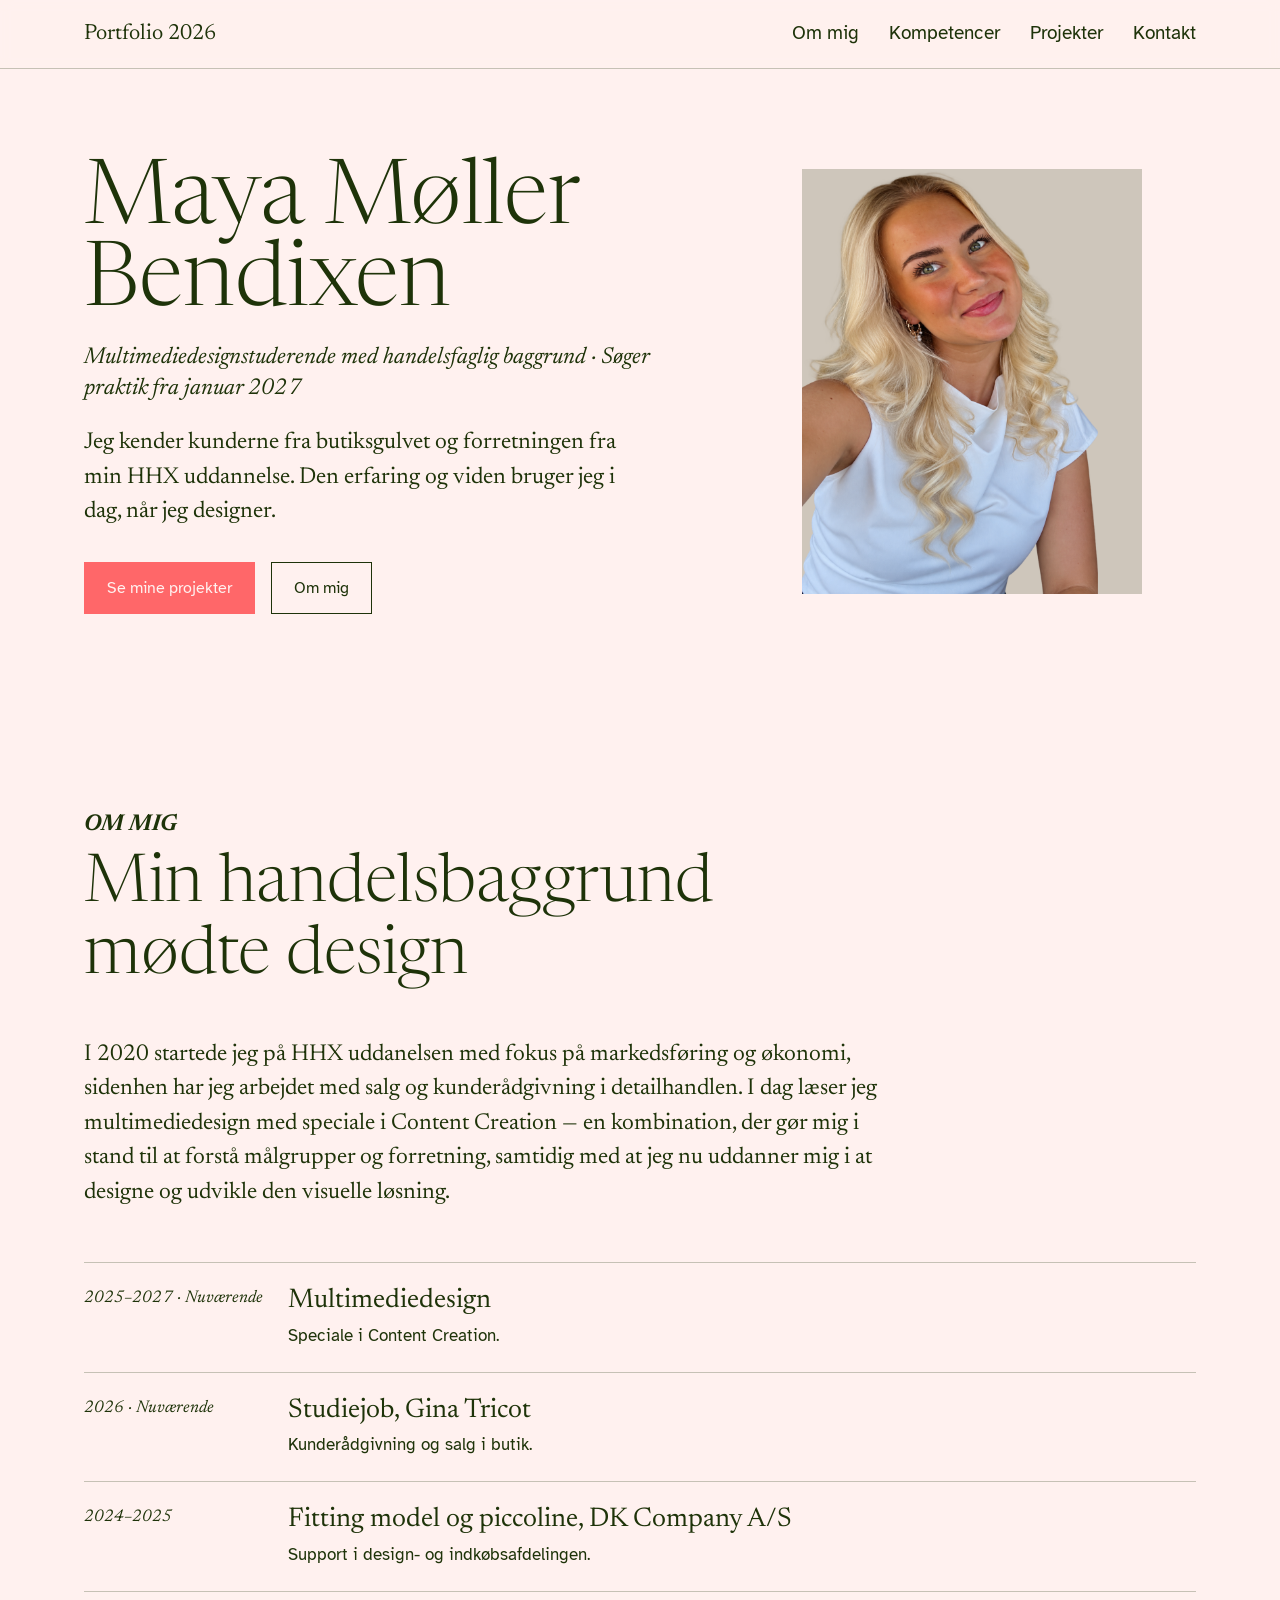
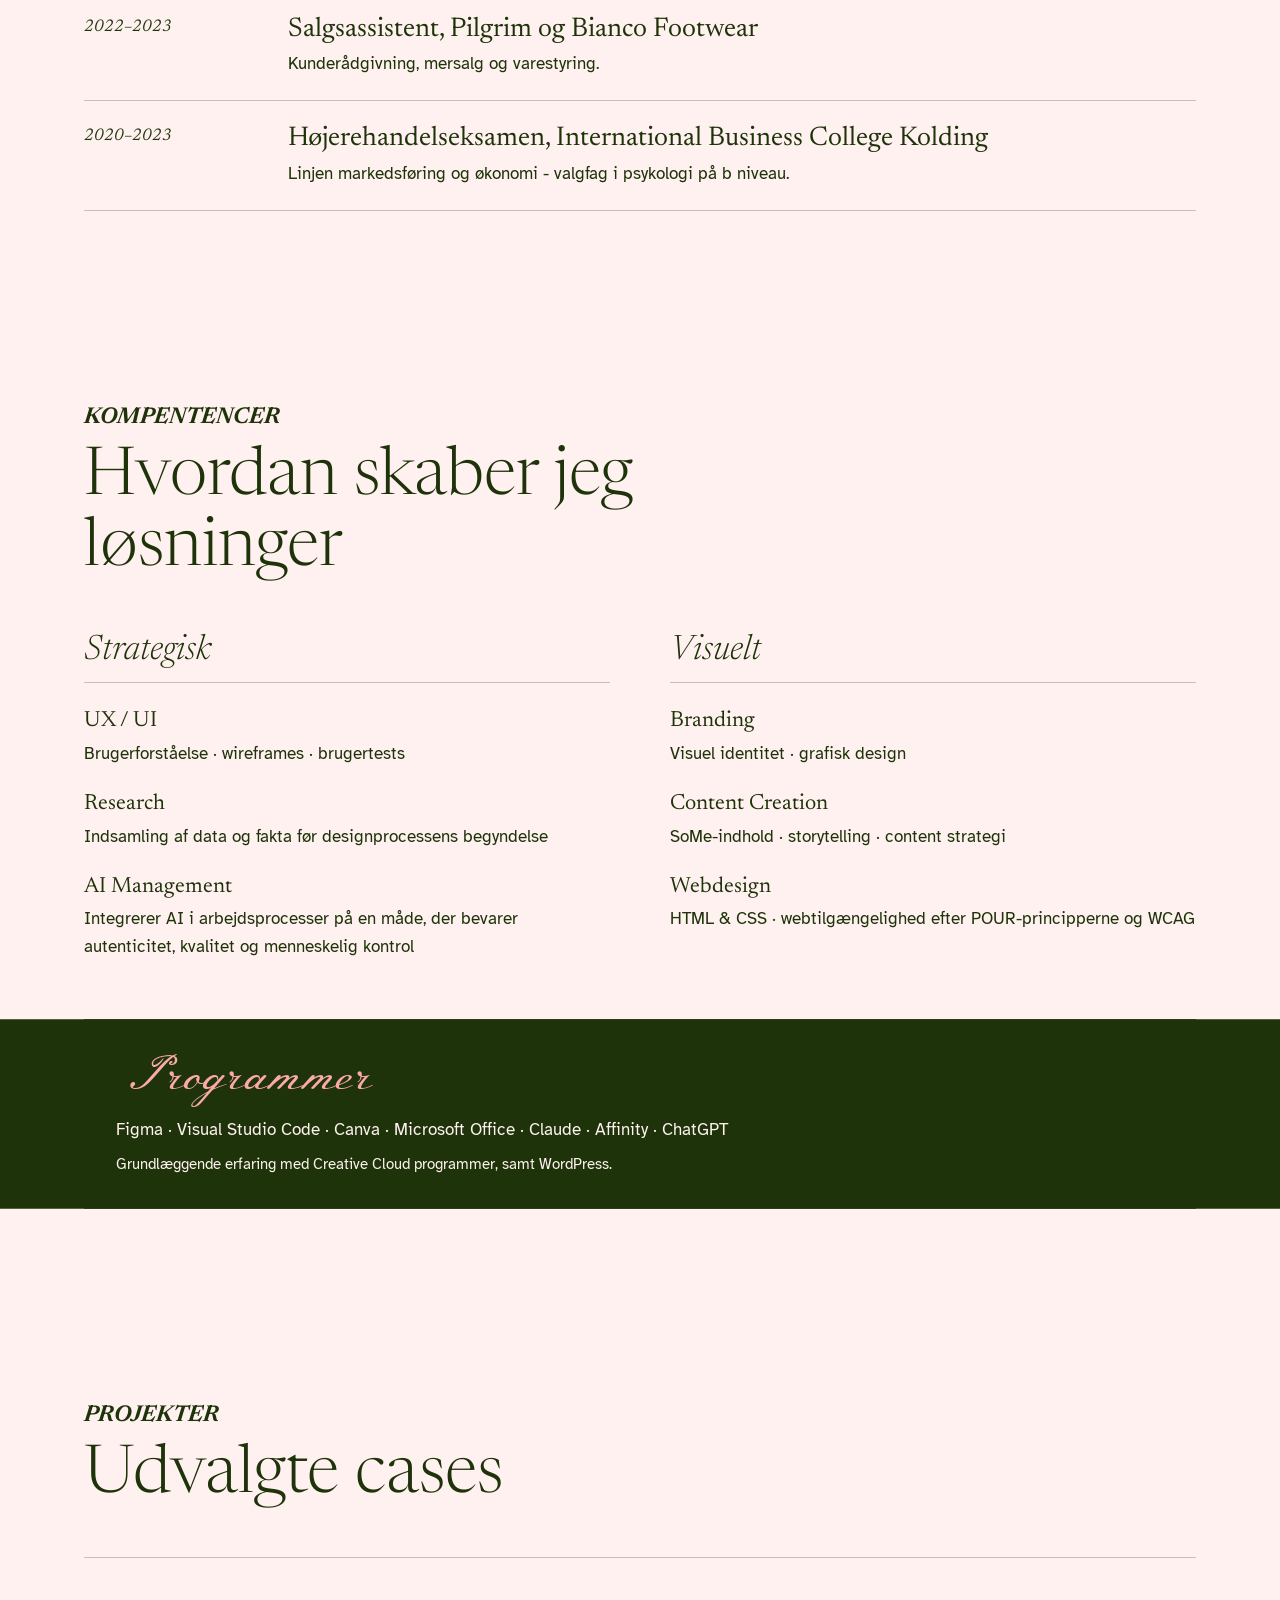
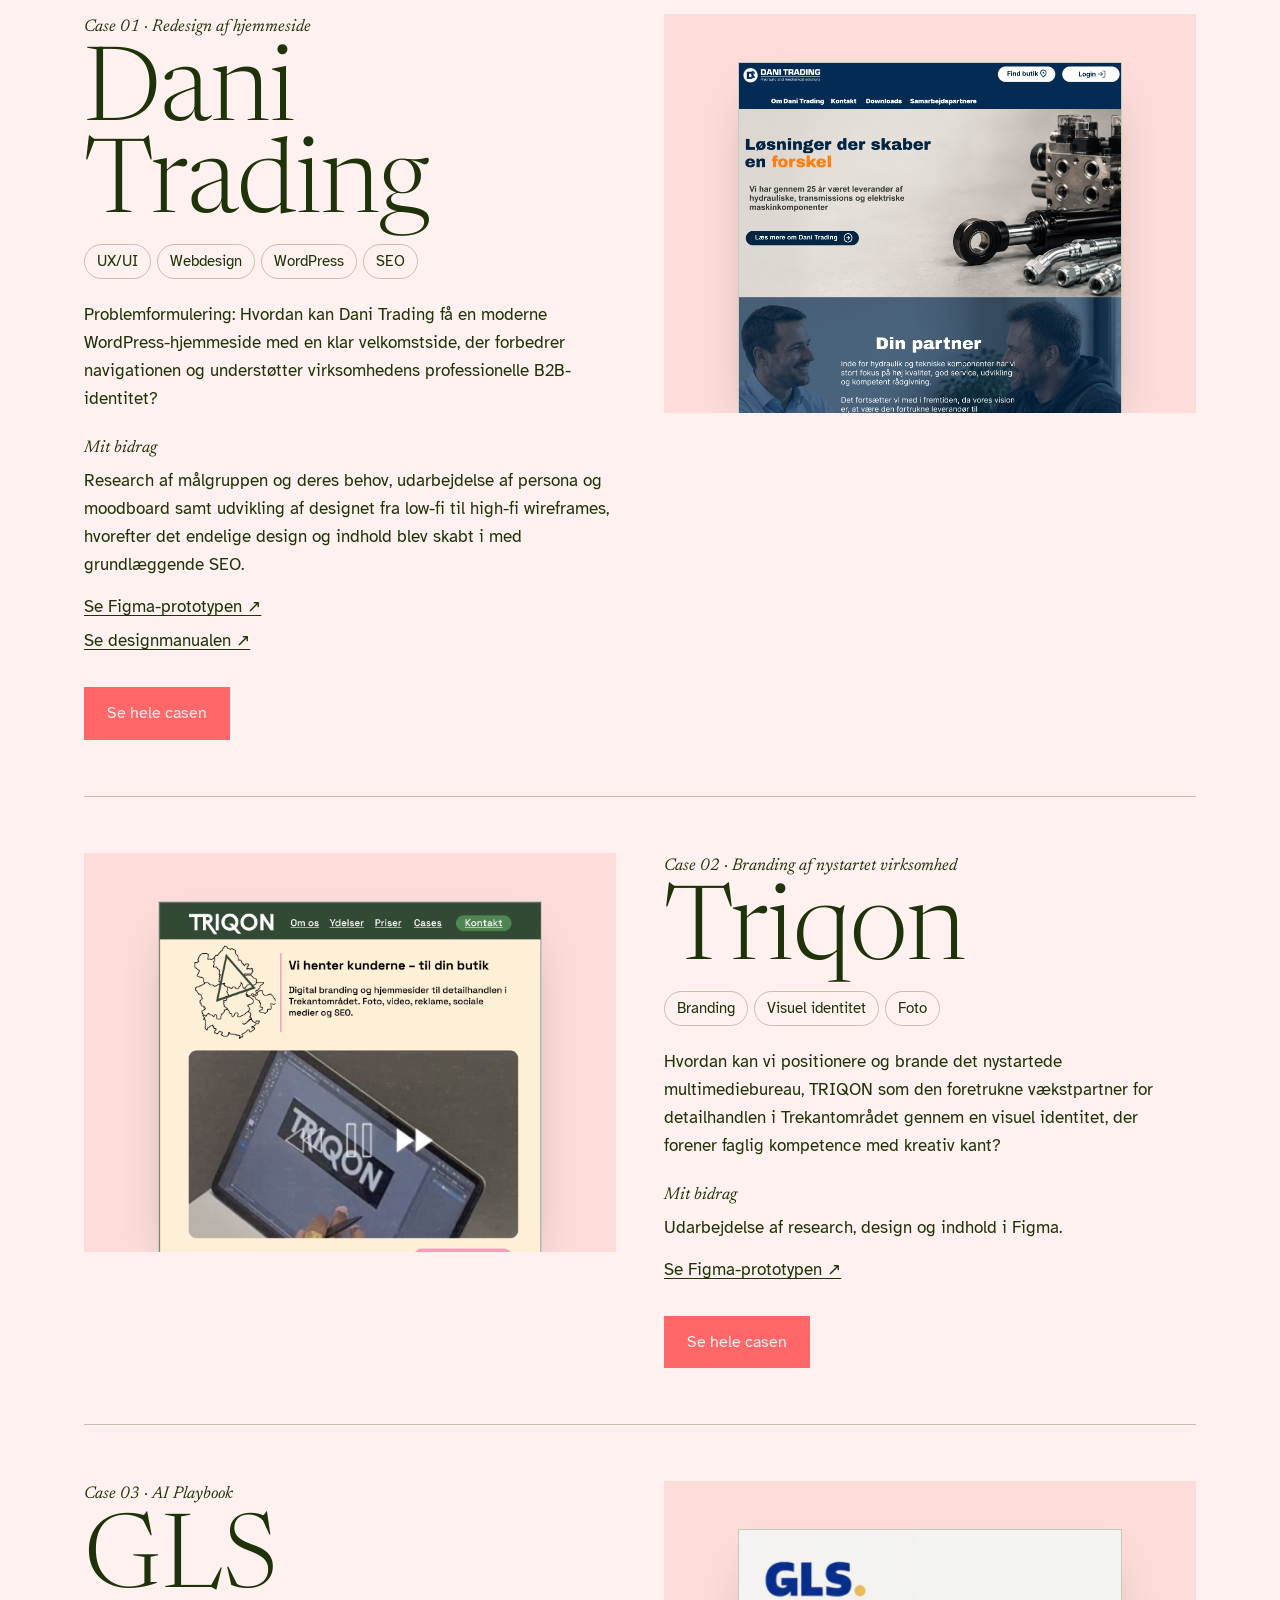
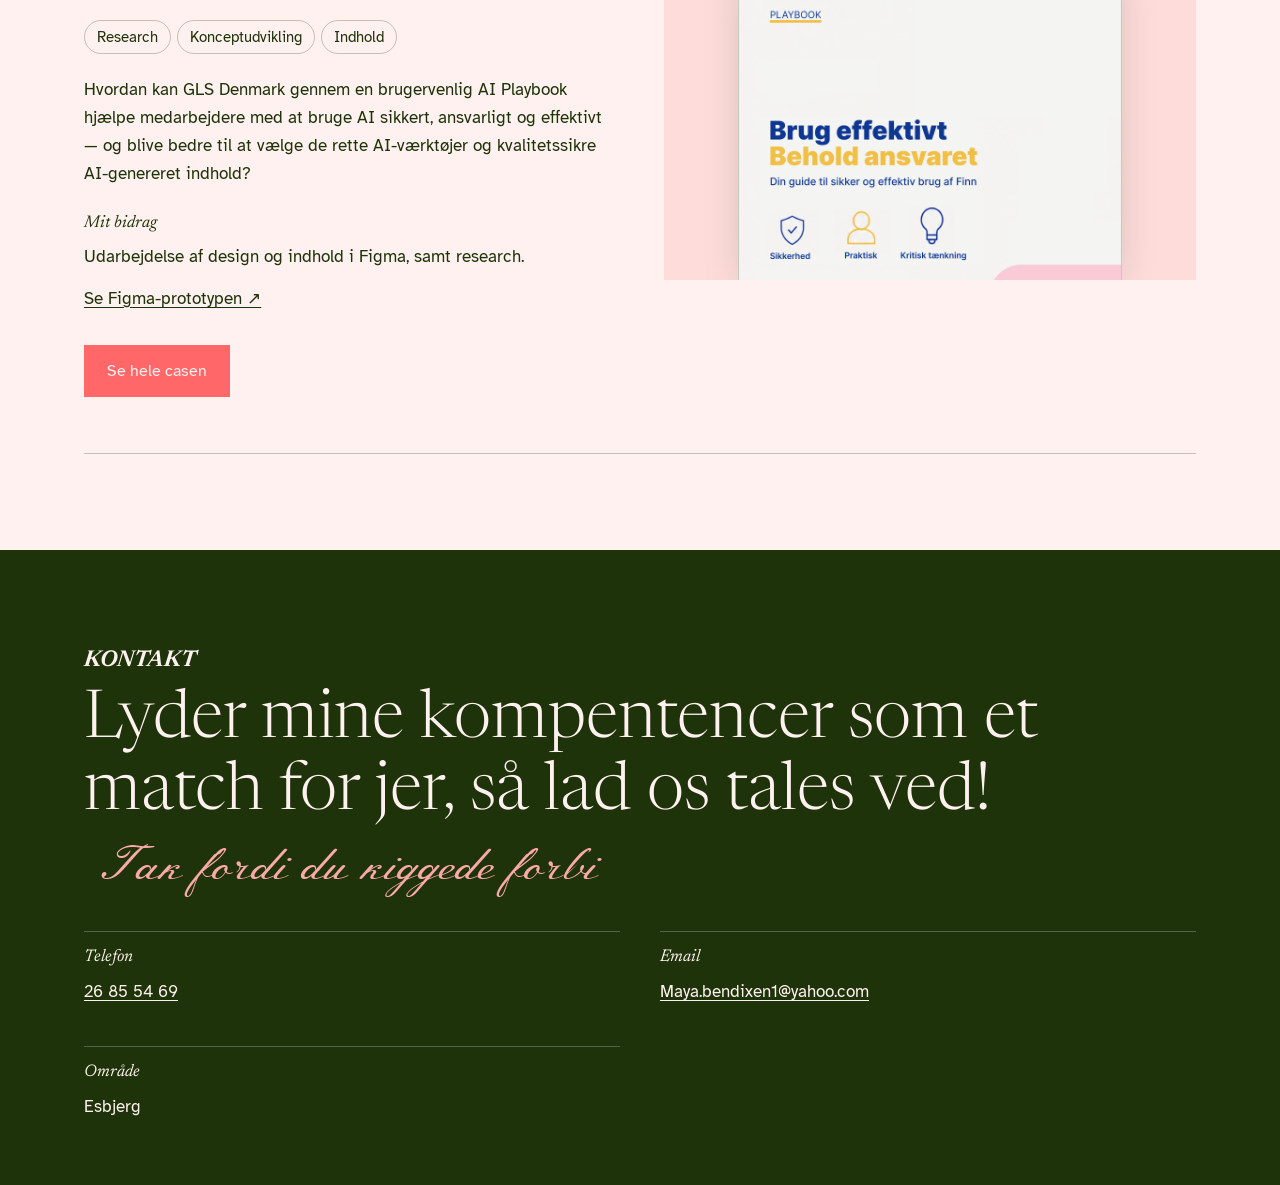
==== commit aa9412d8: "gina erfaring tilføjet" ====
--- a/index.html
+++ b/index.html
@@ -58,6 +58,13 @@
             <p>Speciale i Content Creation.</p>
           </div>
         </div>
+                <div class="t-item">
+          <div class="t-when">2026 · Nuværende</div>
+          <div>
+            <h3>Studiejob, Gina Tricot</h3>
+            <p>Kunderådgivning og salg i butik.</p>
+          </div>
+        </div>
         <div class="t-item">
           <div class="t-when">2024–2025</div>
           <div>
